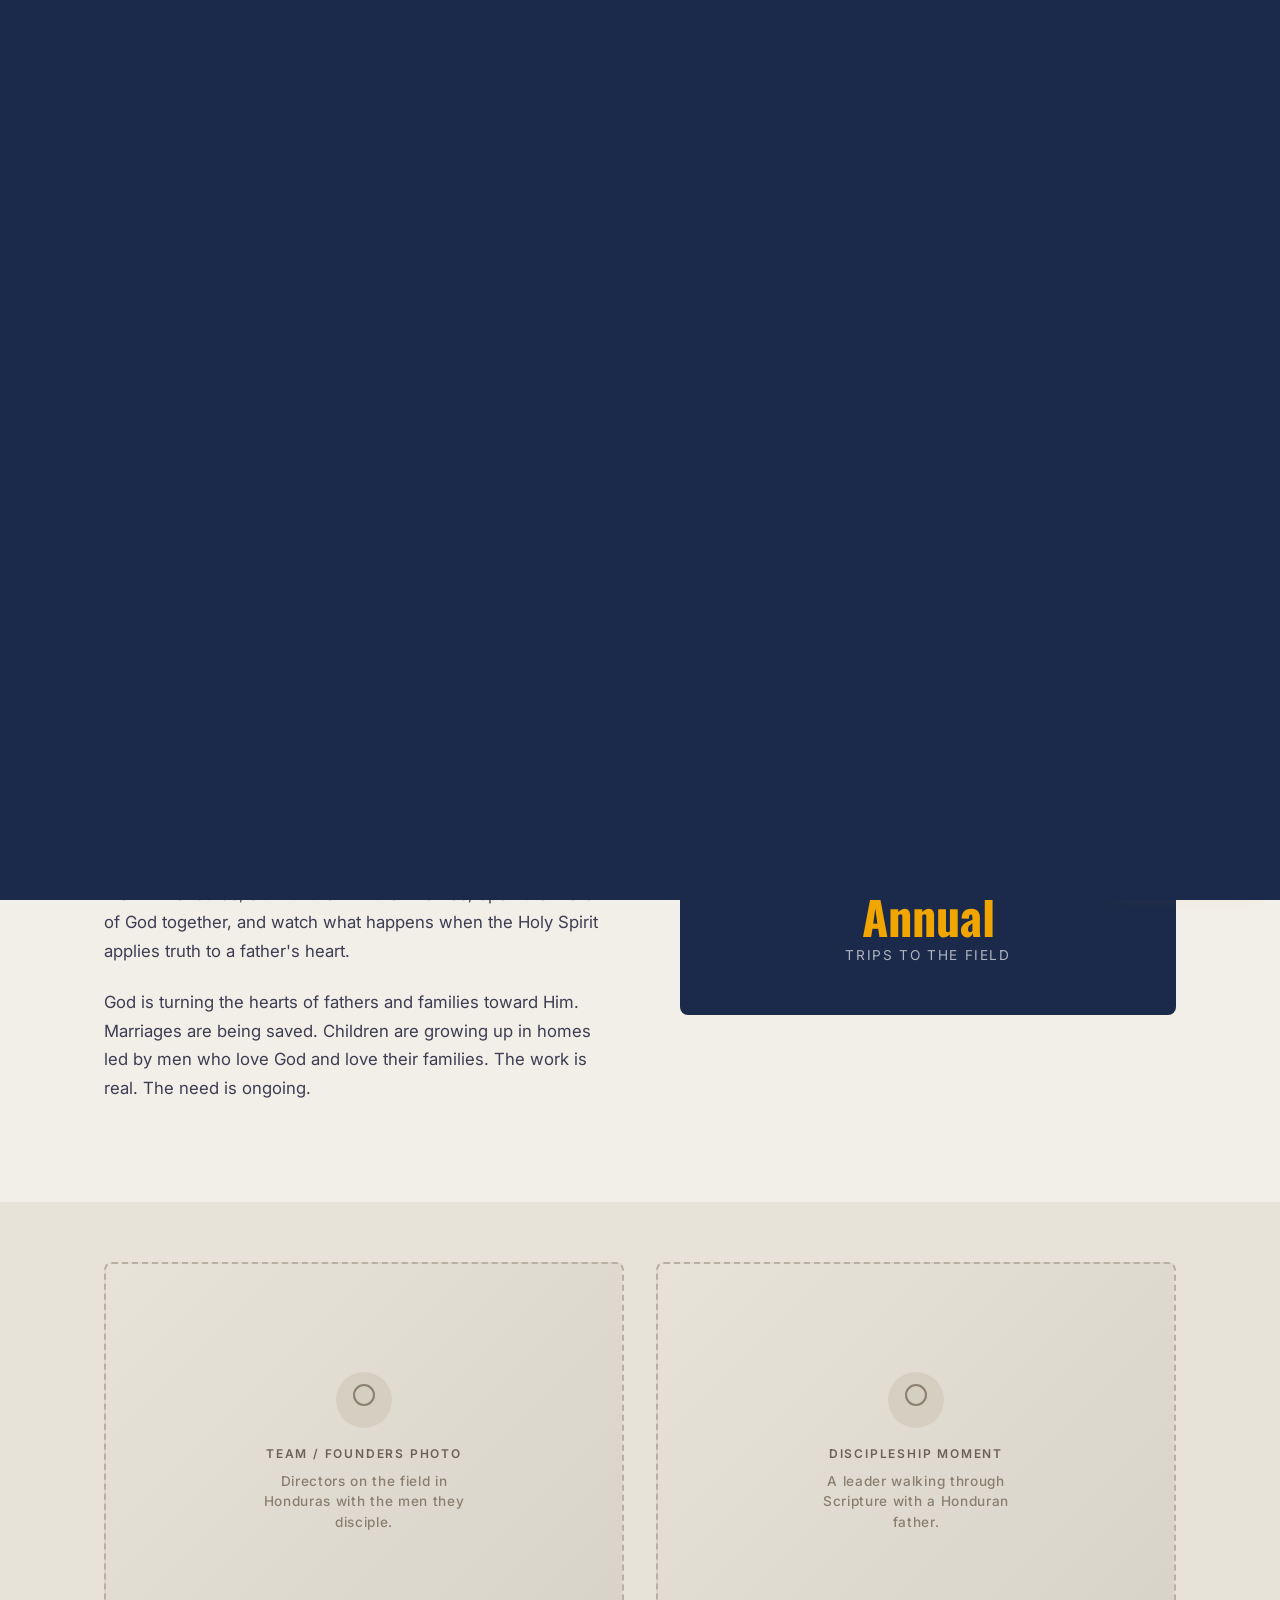
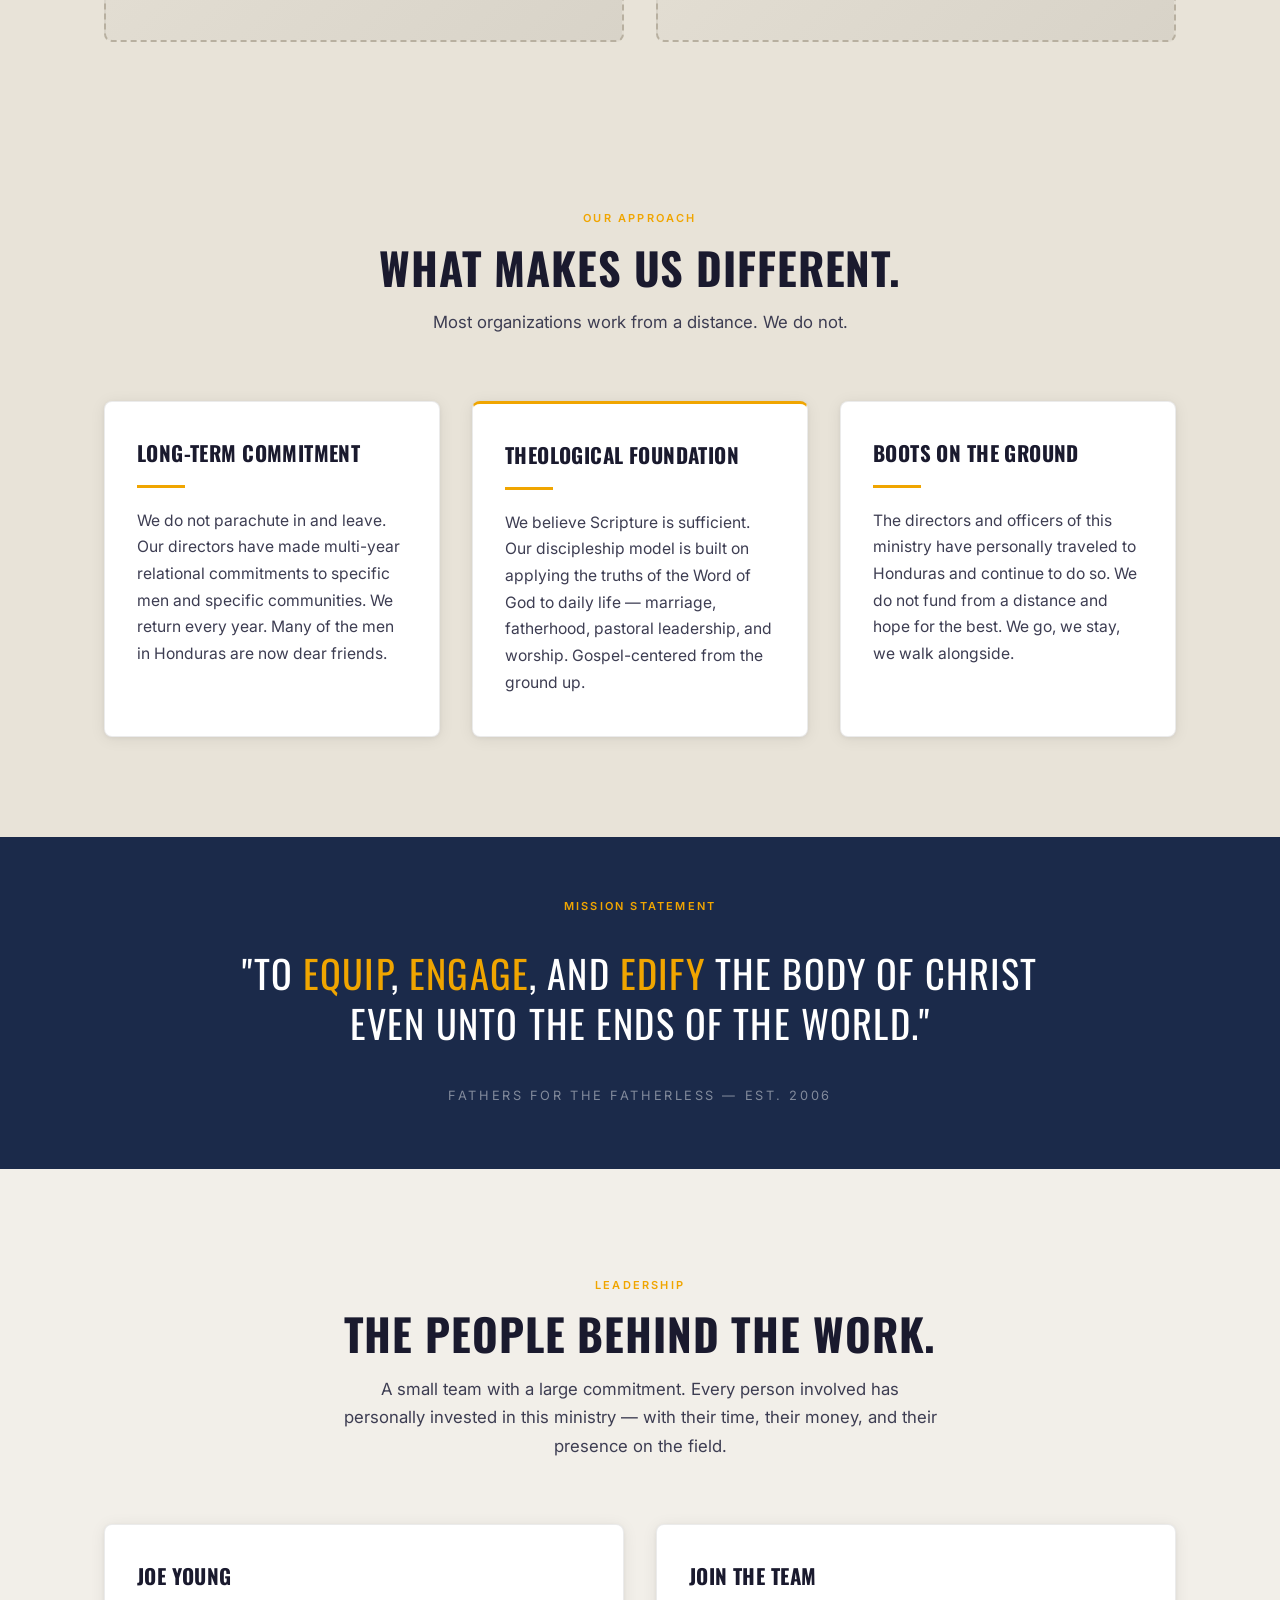
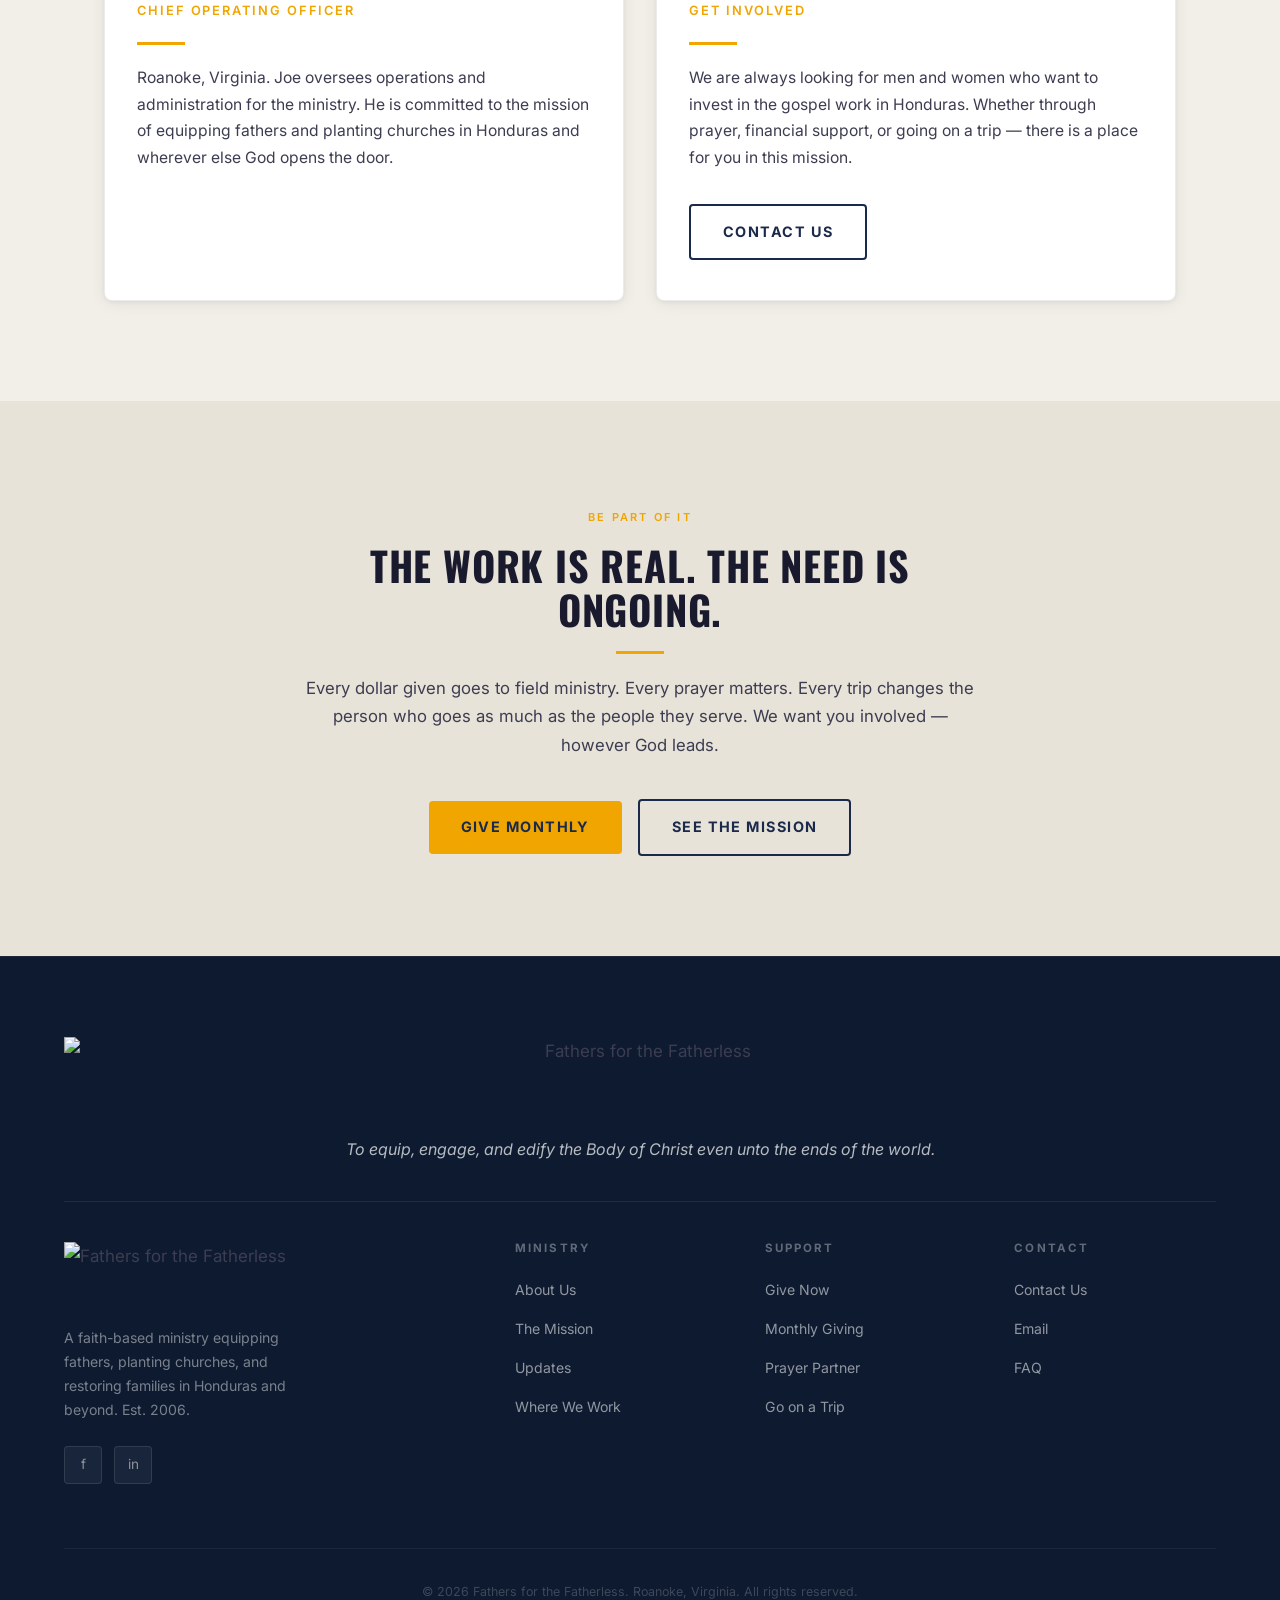
==== about.html @ 05bbc50d "Initial commit: FFTF website source" ====
<!DOCTYPE html>
<html lang="en">
<head>
<script>if(!sessionStorage.getItem("splashPlayed"))document.documentElement.classList.add("splash-active");</script>
  <meta charset="UTF-8">
  <meta name="viewport" content="width=device-width, initial-scale=1.0">
  <title>About | Fathers for the Fatherless</title>
  <meta name="description" content="Learn who we are, how the ministry started, and why Fathers for the Fatherless exists — equipping fathers in Honduras since 2006.">
  <link rel="canonical" href="/about">
  <meta property="og:title" content="About | Fathers for the Fatherless">
  <meta property="og:image" content="/images/logo-dark.png">
  <meta name="robots" content="index, follow">
  <link rel="preconnect" href="https://fonts.googleapis.com">
  <link rel="preconnect" href="https://fonts.gstatic.com" crossorigin>
  <link href="https://fonts.googleapis.com/css2?family=Oswald:wght@400;600;700&family=Inter:wght@300;400;500;600;700&display=swap" rel="stylesheet">
  <link rel="stylesheet" href="/css/styles.css">
</head>
<body>
<div id="splash-screen"></div>

<nav class="navbar scrolled" id="navbar">
  <a href="/" class="nav-logo"><img src="/images/logo-dark.png" alt="Fathers for the Fatherless"><span class="nav-wordmark">Fathers for the Fatherless</span></a>
  <div class="nav-links">
    <a href="/about" class="nav-link">About</a>
    <a href="/mission" class="nav-link">Mission</a>
    <a href="/updates" class="nav-link">Updates</a>
    <a href="/contact" class="nav-link">Contact</a>
    <a href="/give" class="nav-donate">Give Now</a>
  </div>
  <button class="hamburger" id="hamburger" aria-label="Open menu"><span></span><span></span><span></span></button>
</nav>

<div class="mobile-menu" id="mobileMenu">
  <button class="mobile-menu-close" id="mobileMenuClose">&times;</button>
  <a href="/about" class="nav-link" onclick="closeMobileMenu()">About</a>
  <a href="/mission" class="nav-link" onclick="closeMobileMenu()">Mission</a>
  <a href="/updates" class="nav-link" onclick="closeMobileMenu()">Updates</a>
  <a href="/contact" class="nav-link" onclick="closeMobileMenu()">Contact</a>
  <a href="/give" class="btn btn-gold" onclick="closeMobileMenu()">Give Now</a>
</div>

<!-- PAGE HERO — dark -->
<div class="page-hero section-dark">
  <div class="hero-watermark" aria-hidden="true"></div>
  <span class="section-label">Who We Are</span>
  <h1>About Fathers for the Fatherless</h1>
  <p>A faith-based ministry committed to equipping fathers, planting churches, and restoring families in Honduras — since 2006.</p>
</div>

<!-- THE STORY — off-white -->
<section class="section-light section-pad">
  <div class="container">
    <div class="problem-section reveal">
      <div class="problem-text">
        <span class="section-label">The Story</span>
        <h2>Why We Exist.</h2>
        <span class="gold-bar"></span>
        <p>God opened a great door in Honduras. The people there are hungry for the Word of God and the life-changing truths found in it. What started as a burden for fatherless families became a full ministry — boots on the ground, year after year, walking alongside men who had never been shown what it means to lead a family in righteousness.</p>
        <p>We are not a relief organization. We are not a short-term trip company. We are a discipleship ministry. We come alongside men in Honduras, sit with them in their homes, open the Word of God together, and watch what happens when the Holy Spirit applies truth to a father's heart.</p>
        <p>God is turning the hearts of fathers and families toward Him. Marriages are being saved. Children are growing up in homes led by men who love God and love their families. The work is real. The need is ongoing.</p>
      </div>
      <div class="problem-visual">
        <div class="problem-stat">
          <div class="stat-number">2006</div>
          <div class="stat-label">Year Founded</div>
        </div>
        <div class="stat-divider"></div>
        <div class="problem-stat">
          <div class="stat-number">3</div>
          <div class="stat-label">Active Honduras Locations</div>
        </div>
        <div class="stat-divider"></div>
        <div class="problem-stat">
          <div class="stat-number">Annual</div>
          <div class="stat-label">Trips to the Field</div>
        </div>
      </div>
    </div>
  </div>
</section>

<!-- PHOTO STRIP -->
<section class="section-mid" style="padding: 60px 0;">
  <div class="container">
    <div class="grid-2 reveal">
      <div class="img-placeholder tall">
        <span class="ph-label">Team / Founders Photo</span>
        <span class="ph-note">Directors on the field in Honduras with the men they disciple.</span>
      </div>
      <div class="img-placeholder tall">
        <span class="ph-label">Discipleship Moment</span>
        <span class="ph-note">A leader walking through Scripture with a Honduran father.</span>
      </div>
    </div>
  </div>
</section>

<!-- WHAT MAKES US DIFFERENT — mid -->
<section class="section-mid section-pad">
  <div class="container">
    <div class="section-header reveal">
      <span class="section-label">Our Approach</span>
      <h2>What Makes Us Different.</h2>
      <p>Most organizations work from a distance. We do not.</p>
    </div>
    <div class="grid-3">
      <div class="card reveal">
        <h3>Long-Term Commitment</h3>
        <span class="gold-bar"></span>
        <p>We do not parachute in and leave. Our directors have made multi-year relational commitments to specific men and specific communities. We return every year. Many of the men in Honduras are now dear friends.</p>
      </div>
      <div class="card reveal" style="border-top: 3px solid var(--gold);">
        <h3>Theological Foundation</h3>
        <span class="gold-bar"></span>
        <p>We believe Scripture is sufficient. Our discipleship model is built on applying the truths of the Word of God to daily life — marriage, fatherhood, pastoral leadership, and worship. Gospel-centered from the ground up.</p>
      </div>
      <div class="card reveal">
        <h3>Boots on the Ground</h3>
        <span class="gold-bar"></span>
        <p>The directors and officers of this ministry have personally traveled to Honduras and continue to do so. We do not fund from a distance and hope for the best. We go, we stay, we walk alongside.</p>
      </div>
    </div>
  </div>
</section>

<!-- MISSION STATEMENT — dark -->
<section class="section-dark section-pad-sm">
  <div class="container">
    <div class="impact-quote reveal">
      <div class="section-label" style="display:block; text-align:center; margin-bottom: 2rem;">Mission Statement</div>
      <blockquote>"To <em>equip</em>, <em>engage</em>, and <em>edify</em> the Body of Christ even unto the ends of the world."</blockquote>
      <cite>Fathers for the Fatherless &mdash; Est. 2006</cite>
    </div>
  </div>
</section>

<!-- LEADERSHIP — off-white -->
<section class="section-light section-pad">
  <div class="container">
    <div class="section-header reveal">
      <span class="section-label">Leadership</span>
      <h2>The People Behind the Work.</h2>
      <p>A small team with a large commitment. Every person involved has personally invested in this ministry — with their time, their money, and their presence on the field.</p>
    </div>
    <div class="grid-2">
      <div class="card reveal">
        <h3>Joe Young</h3>
        <p style="color: var(--gold); font-size: 0.8rem; text-transform: uppercase; letter-spacing: 0.15em; margin-bottom: 0.75rem; font-weight: 600;">Chief Operating Officer</p>
        <span class="gold-bar"></span>
        <p>Roanoke, Virginia. Joe oversees operations and administration for the ministry. He is committed to the mission of equipping fathers and planting churches in Honduras and wherever else God opens the door.</p>
      </div>
      <div class="card reveal">
        <h3>Join the Team</h3>
        <p style="color: var(--gold); font-size: 0.8rem; text-transform: uppercase; letter-spacing: 0.15em; margin-bottom: 0.75rem; font-weight: 600;">Get Involved</p>
        <span class="gold-bar"></span>
        <p>We are always looking for men and women who want to invest in the gospel work in Honduras. Whether through prayer, financial support, or going on a trip — there is a place for you in this mission.</p>
        <div class="mt-2">
          <a href="/contact" class="btn btn-outline-navy">Contact Us</a>
        </div>
      </div>
    </div>
  </div>
</section>

<!-- CTA — mid -->
<section class="section-mid section-pad">
  <div class="container">
    <div class="partner-cta reveal">
      <span class="section-label">Be Part of It</span>
      <h2>The Work Is Real. The Need Is Ongoing.</h2>
      <span class="gold-bar gold-bar-center"></span>
      <p>Every dollar given goes to field ministry. Every prayer matters. Every trip changes the person who goes as much as the people they serve. We want you involved — however God leads.</p>
      <div class="btn-group btn-group-center">
        <a href="/give" class="btn btn-gold">Give Monthly</a>
        <a href="/mission" class="btn btn-outline-navy">See the Mission</a>
      </div>
    </div>
  </div>
</section>

<!-- FOOTER -->
<footer class="footer">
  <div class="footer-mission-block">
    <img class="footer-mission-logo" src="/images/logo-dark.png" alt="Fathers for the Fatherless">
    <p class="footer-mission-tagline">To equip, engage, and edify the Body of Christ even unto the ends of the world.</p>
  </div>
  <div class="footer-grid">
    <div class="footer-brand">
      <img src="/images/logo-dark.png" alt="Fathers for the Fatherless">
      <p>A faith-based ministry equipping fathers, planting churches, and restoring families in Honduras and beyond. Est. 2006.</p>
      <div class="footer-social">
        <a href="#" aria-label="Facebook">f</a>
        <a href="#" aria-label="Instagram">in</a>
      </div>
    </div>
    <div class="footer-col"><h5>Ministry</h5><ul><li><a href="/about">About Us</a></li><li><a href="/mission">The Mission</a></li><li><a href="/updates">Updates</a></li><li><a href="/#where-we-work">Where We Work</a></li></ul></div>
    <div class="footer-col"><h5>Support</h5><ul><li><a href="/give">Give Now</a></li><li><a href="/give">Monthly Giving</a></li><li><a href="/contact">Prayer Partner</a></li><li><a href="/contact">Go on a Trip</a></li></ul></div>
    <div class="footer-col"><h5>Contact</h5><ul><li><a href="/contact">Contact Us</a></li><li><a href="mailto:fathers4thefatherless@gmail.com">Email</a></li><li><a href="/#faq">FAQ</a></li></ul></div>
  </div>
  <div class="footer-legal">&copy; 2026 Fathers for the Fatherless. Roanoke, Virginia. All rights reserved.</div>
</footer>

<a href="/give" class="sticky-donate">Give Now &rarr;</a>

<script>
  const hamburger = document.getElementById('hamburger');
  const mobileMenu = document.getElementById('mobileMenu');
  document.getElementById('mobileMenuClose').addEventListener('click', () => mobileMenu.classList.remove('open'));
  hamburger.addEventListener('click', () => mobileMenu.classList.add('open'));
  function closeMobileMenu() { mobileMenu.classList.remove('open'); }
  const observer = new IntersectionObserver(entries => entries.forEach(e => { if (e.isIntersecting) { e.target.classList.add('active'); observer.unobserve(e.target); } }), { threshold: 0.1 });
  document.querySelectorAll('.reveal').forEach(el => observer.observe(el));
</script>
<script src="https://unpkg.com/@lottiefiles/lottie-player@latest/dist/lottie-player.js"></script>
<script src="/js/splash.js" defer></script>
</body>
</html>
---- css/styles.css ----
/* ============================================================
   FATHERS FOR THE FATHERLESS — styles.css
   Full StoryBrand rebuild. May 2026.
   Light sections = off-white #F2EFE9. Max 2-3 dark sections per page.
   ============================================================ */

/* --- DESIGN TOKENS --- */
:root {
  /* Brand colors */
  --navy:        #1B2A4A;
  --navy-mid:    #243558;
  --gold:        #F0A500;
  --gold-dark:   #C98900;

  /* Light section backgrounds */
  --bg-light:    #F2EFE9;   /* primary off-white */
  --bg-mid:      #E8E3D8;   /* alternating off-white */
  --bg-card:     #FFFFFF;   /* cards on light bg */

  /* Text */
  --text-dark:   #1A1A2E;   /* headings on light bg */
  --text-body:   #3D3D52;   /* body text on light bg */
  --text-muted:  #6B6B80;   /* secondary text on light */
  --white:       #FFFFFF;
  --off-white:   #F2EFE9;

  /* Dark section text */
  --text-on-dark:       #FFFFFF;
  --text-body-on-dark:  rgba(255,255,255,0.78);
  --text-muted-on-dark: rgba(255,255,255,0.5);

  /* Borders */
  --border-light:  rgba(0,0,0,0.08);
  --border-dark:   rgba(255,255,255,0.08);
  --border-gold:   rgba(240,165,0,0.3);

  --transition: all 0.35s cubic-bezier(0.25, 1, 0.5, 1);
  --radius-sm:  4px;
  --radius-md:  8px;
  --shadow-card: 0 2px 16px rgba(0,0,0,0.07), 0 1px 4px rgba(0,0,0,0.05);
  --shadow-card-hover: 0 8px 32px rgba(0,0,0,0.12), 0 2px 8px rgba(0,0,0,0.07);
}

/* ============================================================
   RESET & BASE
   ============================================================ */
*, *::before, *::after { box-sizing: border-box; margin: 0; padding: 0; }
html { scroll-behavior: smooth; font-size: 16px; overflow-x: hidden; }
body {
  font-family: 'Inter', sans-serif;
  font-size: 17px;
  line-height: 1.7;
  color: var(--text-body);
  background: var(--bg-light);
  overflow-x: hidden;
  -webkit-font-smoothing: antialiased;
}
img, video { max-width: 100%; height: auto; display: block; }
a { text-decoration: none; color: var(--gold); transition: var(--transition); }

/* ============================================================
   TYPOGRAPHY
   ============================================================ */
h1, h2, h3, h4, h5 {
  font-family: 'Oswald', sans-serif;
  font-weight: 700;
  text-transform: uppercase;
  letter-spacing: 0.02em;
  line-height: 1.1;
}

/* Light section headings */
h1, h2, h3, h4 { color: var(--text-dark); }

/* Dark section headings override via parent class */
.section-dark h1,
.section-dark h2,
.section-dark h3,
.section-dark h4 { color: var(--white); }

p { margin-bottom: 1.4rem; }
p:last-child { margin-bottom: 0; }

.section-label {
  display: inline-block;
  font-family: 'Inter', sans-serif;
  font-size: 11px;
  font-weight: 600;
  text-transform: uppercase;
  letter-spacing: 0.2em;
  color: var(--gold);
  margin-bottom: 1rem;
}
.section-dark .section-label { color: var(--gold); }

/* ============================================================
   SECTION SYSTEM — light / dark / mid
   ============================================================ */
.section-light {
  background: var(--bg-light);
  color: var(--text-body);
}
.section-mid {
  background: var(--bg-mid);
  color: var(--text-body);
}
.section-dark {
  background: var(--navy);
  color: var(--text-body-on-dark);
}
.section-dark p { color: var(--text-body-on-dark); }
.section-dark .text-muted { color: var(--text-muted-on-dark); }

.container {
  max-width: 1200px;
  margin: 0 auto;
  padding: 0 5%;
}
.section-pad {
  padding: 100px 0;
}
.section-pad-sm {
  padding: 60px 0;
}
.section-header {
  text-align: center;
  margin-bottom: 4rem;
}
.section-header h2 {
  font-size: clamp(2rem, 4vw, 2.75rem);
  margin-bottom: 1rem;
}
.section-header p {
  max-width: 600px;
  margin: 0 auto;
  font-size: 1.05rem;
}

/* ============================================================
   NAVIGATION
   ============================================================ */
.navbar {
  position: fixed; top: 0; width: 100%; z-index: 1000;
  background: var(--navy);
  padding: 0 5%;
  height: 76px;
  display: flex; align-items: center; justify-content: space-between;
  border-bottom: 1px solid rgba(255,255,255,0.06);
  transition: var(--transition);
}
.navbar.scrolled {
  background: rgba(27,42,74,0.97);
  backdrop-filter: blur(16px);
  box-shadow: 0 4px 24px rgba(0,0,0,0.25);
}
.nav-logo img { height: 60px; width: auto; }
.nav-links {
  display: flex; align-items: center; gap: 2.5rem;
}
.nav-link {
  font-family: 'Inter', sans-serif;
  font-size: 0.82rem; font-weight: 500;
  text-transform: uppercase; letter-spacing: 0.12em;
  color: rgba(255,255,255,0.82);
  transition: var(--transition);
}
.nav-link:hover { color: var(--gold); }
.nav-donate {
  background: var(--gold);
  color: var(--navy) !important;
  font-family: 'Inter', sans-serif;
  font-size: 0.82rem; font-weight: 700;
  text-transform: uppercase; letter-spacing: 0.12em;
  padding: 10px 22px;
  border-radius: var(--radius-sm);
  transition: var(--transition);
}
.nav-donate:hover { background: #FFB820; color: var(--navy) !important; }

/* Hamburger / mobile nav */
.hamburger {
  display: none; flex-direction: column; gap: 5px;
  background: none; border: none; cursor: pointer; padding: 4px;
}
.hamburger span { display: block; width: 24px; height: 2px; background: var(--white); border-radius: 2px; transition: var(--transition); }
.mobile-menu {
  display: none; position: fixed; inset: 0; z-index: 999;
  background: rgba(27,42,74,0.98); backdrop-filter: blur(20px);
  flex-direction: column; align-items: center; justify-content: center; gap: 2rem;
}
.mobile-menu.open { display: flex; }
.mobile-menu .nav-link { font-size: 1.3rem; letter-spacing: 0.15em; color: var(--white); }
.mobile-menu-close { position: absolute; top: 1.5rem; right: 5%; background: none; border: none; color: var(--white); font-size: 2rem; cursor: pointer; }

/* ============================================================
   BUTTONS
   ============================================================ */
.btn {
  display: inline-flex; align-items: center; justify-content: center;
  font-family: 'Inter', sans-serif;
  font-weight: 700; font-size: 0.9rem;
  text-transform: uppercase; letter-spacing: 0.1em;
  padding: 14px 32px;
  border-radius: var(--radius-sm);
  border: none; cursor: pointer;
  transition: var(--transition);
  white-space: nowrap;
}
/* Primary: gold bg, navy text */
.btn-gold {
  background: var(--gold);
  color: var(--navy);
}
.btn-gold:hover { background: #FFB820; color: var(--navy); transform: translateY(-2px); }

/* Outline on dark bg: white border, white text */
.btn-outline-white {
  background: transparent;
  color: var(--white);
  border: 2px solid rgba(255,255,255,0.65);
}
.btn-outline-white:hover { border-color: var(--white); background: rgba(255,255,255,0.08); color: var(--white); }

/* Outline on light bg: navy border, navy text */
.btn-outline-navy {
  background: transparent;
  color: var(--navy);
  border: 2px solid var(--navy);
}
.btn-outline-navy:hover { background: var(--navy); color: var(--white); }

/* Gold outline */
.btn-outline-gold {
  background: transparent;
  color: var(--gold);
  border: 2px solid var(--gold);
}
.btn-outline-gold:hover { background: var(--gold); color: var(--navy); }

.btn-group { display: flex; align-items: center; gap: 16px; flex-wrap: wrap; }
.btn-group-center { justify-content: center; }

/* ============================================================
   HERO
   ============================================================ */
.hero {
  position: relative;
  min-height: 100vh;
  display: flex; align-items: center; justify-content: center;
  text-align: center;
  padding: 100px 5% 60px;
  background: linear-gradient(135deg, #0f1b30 0%, #1B2A4A 50%, #162238 100%);
  background-size: cover; background-position: center;
  overflow: hidden;
}
.hero::before {
  content: '';
  position: absolute; inset: 0;
  background: linear-gradient(to bottom, rgba(15,27,48,0.5) 0%, rgba(15,27,48,0.85) 100%);
  z-index: 1;
}
.hero-content {
  position: relative; z-index: 2;
  max-width: 900px; margin: 0 auto;
}
.hero-badge {
  display: inline-block;
  font-family: 'Inter', sans-serif;
  font-size: 0.75rem; font-weight: 600;
  text-transform: uppercase; letter-spacing: 0.2em;
  color: var(--gold);
  background: rgba(240,165,0,0.1);
  border: 1px solid rgba(240,165,0,0.3);
  padding: 7px 20px;
  border-radius: var(--radius-sm);
  margin-bottom: 2rem;
}
.hero h1 {
  font-size: clamp(3rem, 7vw, 5rem);
  color: var(--white);
  margin-bottom: 1.25rem;
  letter-spacing: 0.03em;
}
.hero h1 .accent { color: var(--gold); }
.hero .hero-sub {
  font-size: clamp(1rem, 2vw, 1.2rem);
  color: rgba(255,255,255,0.78);
  max-width: 600px; margin: 0 auto 2.5rem auto;
  font-family: 'Inter', sans-serif;
  line-height: 1.7;
}

/* ============================================================
   TRUST BAR
   ============================================================ */
.trust-bar {
  background: #111D33;
  border-top: 1px solid rgba(255,255,255,0.06);
  border-bottom: 1px solid rgba(255,255,255,0.06);
  padding: 1rem 5%;
  display: flex; flex-wrap: wrap;
  justify-content: center; align-items: center;
  gap: 2rem;
}
.trust-bar span {
  font-family: 'Inter', sans-serif;
  font-size: 0.78rem; font-weight: 600;
  text-transform: uppercase; letter-spacing: 0.15em;
  color: var(--gold);
  display: flex; align-items: center; gap: 8px;
}
.trust-bar span::before { content: '✦'; font-size: 0.5rem; opacity: 0.6; }
.trust-bar span:first-child::before { display: none; }

/* ============================================================
   PROBLEM SECTION (light bg)
   ============================================================ */
.problem-section {
  display: grid;
  grid-template-columns: 1fr 1fr;
  gap: 5rem;
  align-items: center;
}
.problem-section .problem-text h2 {
  font-size: clamp(2rem, 4vw, 2.75rem);
  margin-bottom: 1.5rem;
  color: var(--text-dark);
}
.problem-section .problem-text p {
  color: var(--text-body);
  font-size: 1.05rem;
}
.problem-visual {
  background: var(--navy);
  border-radius: var(--radius-md);
  padding: 3rem 2.5rem;
  text-align: center;
}
.problem-stat {
  margin-bottom: 2rem;
}
.problem-stat:last-child { margin-bottom: 0; }
.stat-number {
  font-family: 'Oswald', sans-serif;
  font-size: 3rem; font-weight: 700;
  color: var(--gold);
  line-height: 1;
  margin-bottom: 0.25rem;
}
.stat-label {
  font-family: 'Inter', sans-serif;
  font-size: 0.85rem;
  color: rgba(255,255,255,0.65);
  text-transform: uppercase;
  letter-spacing: 0.12em;
}
.stat-divider {
  width: 40px; height: 1px;
  background: rgba(240,165,0,0.3);
  margin: 1.5rem auto;
}

/* ============================================================
   PILLARS / CARDS (on off-white bg)
   ============================================================ */
.grid-3 {
  display: grid;
  grid-template-columns: repeat(auto-fit, minmax(300px, 1fr));
  gap: 2rem;
}
.grid-4 {
  display: grid;
  grid-template-columns: repeat(auto-fit, minmax(240px, 1fr));
  gap: 1.5rem;
}
.grid-2 {
  display: grid;
  grid-template-columns: repeat(auto-fit, minmax(320px, 1fr));
  gap: 2rem;
}

/* Card on light/mid bg */
.card {
  background: var(--bg-card);
  border: 1px solid var(--border-light);
  border-radius: var(--radius-md);
  padding: 2.5rem 2rem;
  transition: var(--transition);
  box-shadow: var(--shadow-card);
}
.card:hover {
  transform: translateY(-4px);
  box-shadow: var(--shadow-card-hover);
}
.card h3 {
  font-size: 1.3rem;
  margin-bottom: 0.75rem;
  color: var(--text-dark);
}
.card p { color: var(--text-body); font-size: 0.98rem; }

/* Pillar number */
.pillar-num {
  font-family: 'Oswald', sans-serif;
  font-size: 2.5rem; font-weight: 700;
  color: rgba(240,165,0,0.2);
  line-height: 1;
  margin-bottom: 0.5rem;
}
/* Pillar icon dot */
.pillar-dot {
  width: 48px; height: 48px;
  border-radius: var(--radius-sm);
  background: rgba(240,165,0,0.1);
  border: 1px solid rgba(240,165,0,0.25);
  display: flex; align-items: center; justify-content: center;
  margin-bottom: 1.25rem;
  font-size: 1.3rem;
}

/* Card on dark bg */
.card-dark {
  background: rgba(255,255,255,0.05);
  border: 1px solid rgba(255,255,255,0.08);
  border-radius: var(--radius-md);
  padding: 2.5rem 2rem;
  transition: var(--transition);
}
.card-dark:hover { border-color: rgba(240,165,0,0.3); transform: translateY(-4px); }
.card-dark h3 { color: var(--white); font-size: 1.3rem; margin-bottom: 0.75rem; }
.card-dark p { color: rgba(255,255,255,0.72); font-size: 0.98rem; }

/* ============================================================
   IMPACT QUOTE (dark section)
   ============================================================ */
.impact-quote {
  text-align: center;
  max-width: 800px;
  margin: 0 auto;
}
.impact-quote blockquote {
  font-family: 'Oswald', sans-serif;
  font-size: clamp(1.6rem, 3.5vw, 2.4rem);
  font-weight: 400;
  text-transform: uppercase;
  letter-spacing: 0.03em;
  color: var(--white);
  line-height: 1.3;
  margin-bottom: 2rem;
}
.impact-quote blockquote em {
  font-style: normal;
  color: var(--gold);
}
.impact-quote cite {
  font-family: 'Inter', sans-serif;
  font-size: 0.8rem;
  color: rgba(255,255,255,0.45);
  text-transform: uppercase;
  letter-spacing: 0.2em;
  font-style: normal;
}

/* ============================================================
   TESTIMONIALS (light bg)
   ============================================================ */
.testimonial-card {
  background: var(--bg-card);
  border: 1px solid var(--border-light);
  border-radius: var(--radius-md);
  padding: 2rem 1.75rem;
  box-shadow: var(--shadow-card);
  transition: var(--transition);
}
.testimonial-card:hover { box-shadow: var(--shadow-card-hover); transform: translateY(-3px); }
.t-stars { color: var(--gold); font-size: 0.9rem; letter-spacing: 2px; margin-bottom: 1rem; }
.t-quote {
  font-size: 0.97rem;
  color: var(--text-body);
  font-style: italic;
  line-height: 1.7;
  margin-bottom: 1.25rem;
}
.t-author {
  font-family: 'Inter', sans-serif;
  font-size: 0.8rem; font-weight: 700;
  text-transform: uppercase; letter-spacing: 0.12em;
  color: var(--gold);
  margin-bottom: 0.2rem;
}
.t-location {
  font-family: 'Inter', sans-serif;
  font-size: 0.78rem;
  color: var(--text-muted);
}

/* ============================================================
   WHERE WE WORK (mid bg)
   ============================================================ */
.reach-card {
  background: var(--bg-card);
  border: 1px solid var(--border-light);
  border-radius: var(--radius-md);
  padding: 2rem 1.75rem;
  box-shadow: var(--shadow-card);
  transition: var(--transition);
}
.reach-card:hover { box-shadow: var(--shadow-card-hover); transform: translateY(-3px); }
.reach-flag { font-size: 2.2rem; margin-bottom: 1rem; }
.reach-card h4 {
  font-size: 1.1rem;
  color: var(--text-dark);
  margin-bottom: 0.4rem;
}
.reach-card .reach-tag {
  display: inline-block;
  font-family: 'Inter', sans-serif;
  font-size: 0.7rem; font-weight: 700;
  text-transform: uppercase; letter-spacing: 0.15em;
  color: var(--gold);
  background: rgba(240,165,0,0.1);
  border: 1px solid rgba(240,165,0,0.2);
  padding: 3px 10px;
  border-radius: var(--radius-sm);
  margin-bottom: 0.75rem;
}
.reach-card p { color: var(--text-muted); font-size: 0.9rem; }

/* ============================================================
   GIVING / DONATION (dark section)
   ============================================================ */
.giving-grid {
  display: grid;
  grid-template-columns: repeat(auto-fit, minmax(220px, 1fr));
  gap: 1.5rem;
  margin-bottom: 3rem;
}
.giving-card {
  background: rgba(255,255,255,0.05);
  border: 1px solid rgba(255,255,255,0.1);
  border-radius: var(--radius-md);
  padding: 2rem 1.5rem;
  text-align: center;
  transition: var(--transition);
}
.giving-card:hover { border-color: rgba(240,165,0,0.4); transform: translateY(-3px); }
.giving-card.featured {
  border-color: rgba(240,165,0,0.45);
  background: rgba(240,165,0,0.06);
}
.giving-amount {
  font-family: 'Oswald', sans-serif;
  font-size: 2.75rem; font-weight: 700;
  color: var(--gold);
  line-height: 1;
  margin-bottom: 0.2rem;
}
.giving-period {
  font-family: 'Inter', sans-serif;
  font-size: 0.75rem; font-weight: 600;
  text-transform: uppercase; letter-spacing: 0.15em;
  color: rgba(255,255,255,0.4);
  margin-bottom: 1rem;
}
.giving-impact {
  font-family: 'Inter', sans-serif;
  font-size: 0.9rem;
  color: rgba(255,255,255,0.7);
  line-height: 1.55;
}

/* ============================================================
   PARTNER CTA (light section)
   ============================================================ */
.partner-cta {
  text-align: center;
  max-width: 680px;
  margin: 0 auto;
}
.partner-cta h2 {
  font-size: clamp(1.8rem, 3.5vw, 2.5rem);
  margin-bottom: 1.25rem;
  color: var(--text-dark);
}
.partner-cta p {
  color: var(--text-body);
  font-size: 1.05rem;
  margin-bottom: 2.5rem;
}

/* ============================================================
   FAQ ACCORDION (mid bg)
   ============================================================ */
.faq-list { max-width: 760px; margin: 0 auto; }
.faq-item { border-bottom: 1px solid var(--border-light); }
.faq-item:first-child { border-top: 1px solid var(--border-light); }
.faq-question {
  width: 100%; background: none; border: none;
  font-family: 'Oswald', sans-serif;
  font-size: 1.05rem; font-weight: 600;
  text-transform: uppercase; letter-spacing: 0.03em;
  color: var(--text-dark);
  padding: 1.5rem 0;
  display: flex; justify-content: space-between; align-items: center;
  gap: 1rem; text-align: left; cursor: pointer;
  transition: var(--transition);
}
.faq-question:hover { color: var(--navy); }
.faq-icon {
  color: var(--gold);
  font-size: 1.3rem; flex-shrink: 0;
  transition: transform 0.3s ease;
}
.faq-item.open .faq-icon { transform: rotate(45deg); }
.faq-answer { max-height: 0; overflow: hidden; transition: max-height 0.4s cubic-bezier(0.25, 1, 0.5, 1); }
.faq-item.open .faq-answer { max-height: 500px; }
.faq-answer p { color: var(--text-body); font-size: 0.97rem; padding-bottom: 1.5rem; margin-bottom: 0; }

/* ============================================================
   FOOTER (dark)
   ============================================================ */
.footer {
  background: #0D1A30;
  padding: 80px 5% 2rem;
  border-top: 1px solid rgba(255,255,255,0.06);
}
.footer-grid {
  display: grid;
  grid-template-columns: 2fr 1fr 1fr 1fr;
  gap: 3rem;
  max-width: 1200px; margin: 0 auto 4rem auto;
}
.footer-brand img { height: 64px; width: auto; margin-bottom: 1.25rem; }
.footer-brand p {
  font-size: 0.88rem;
  color: rgba(255,255,255,0.45);
  line-height: 1.7;
  max-width: 260px;
  margin-bottom: 1.5rem;
}
.footer-social { display: flex; gap: 0.75rem; }
.footer-social a {
  width: 38px; height: 38px;
  border-radius: var(--radius-sm);
  background: rgba(255,255,255,0.05);
  border: 1px solid rgba(255,255,255,0.1);
  display: flex; align-items: center; justify-content: center;
  color: rgba(255,255,255,0.5); font-size: 0.85rem;
  transition: var(--transition);
}
.footer-social a:hover { border-color: var(--gold); color: var(--gold); }
.footer-col h5 {
  font-family: 'Inter', sans-serif;
  font-size: 0.72rem; font-weight: 700;
  text-transform: uppercase; letter-spacing: 0.18em;
  color: rgba(255,255,255,0.35);
  margin-bottom: 1.25rem;
}
.footer-col ul { list-style: none; }
.footer-col ul li { margin-bottom: 0.65rem; }
.footer-col ul li a {
  font-family: 'Inter', sans-serif;
  font-size: 0.88rem;
  color: rgba(255,255,255,0.55);
  transition: var(--transition);
}
.footer-col ul li a:hover { color: var(--gold); }
.footer-legal {
  max-width: 1200px; margin: 0 auto;
  padding-top: 2rem;
  border-top: 1px solid rgba(255,255,255,0.06);
  text-align: center;
  font-family: 'Inter', sans-serif;
  font-size: 0.78rem;
  color: rgba(255,255,255,0.2);
}

/* ============================================================
   STICKY GIVE BUTTON
   ============================================================ */
.sticky-donate {
  position: fixed; bottom: 24px; right: 24px; z-index: 998;
  background: var(--gold);
  color: var(--navy);
  font-family: 'Inter', sans-serif;
  font-weight: 800; font-size: 0.85rem;
  text-transform: uppercase; letter-spacing: 0.08em;
  padding: 13px 22px;
  border-radius: var(--radius-sm);
  box-shadow: 0 8px 24px rgba(240,165,0,0.4), 0 2px 8px rgba(0,0,0,0.3);
  display: inline-flex; align-items: center; gap: 6px;
  transition: transform 0.2s;
  text-decoration: none;
}
.sticky-donate:hover { transform: translateY(-2px); color: var(--navy); }

/* ============================================================
   INNER PAGE HERO
   ============================================================ */
.page-hero {
  padding: 130px 5% 80px;
  background: var(--navy);
  text-align: center;
  border-bottom: 3px solid var(--gold);
}
.page-hero h1 {
  font-size: clamp(2.25rem, 5vw, 3.5rem);
  color: var(--white);
  margin-bottom: 1rem;
}
.page-hero p {
  max-width: 600px; margin: 0 auto;
  font-size: 1.1rem;
  color: rgba(255,255,255,0.72);
}

/* ============================================================
   CONTACT FORM
   ============================================================ */
.form-group { margin-bottom: 1.5rem; }
.form-group label {
  display: block;
  font-family: 'Inter', sans-serif;
  font-size: 0.78rem; font-weight: 700;
  text-transform: uppercase; letter-spacing: 0.12em;
  color: var(--text-dark);
  margin-bottom: 0.5rem;
}
.form-group input,
.form-group textarea,
.form-group select {
  width: 100%;
  background: var(--bg-card);
  border: 1px solid var(--border-light);
  border-radius: var(--radius-sm);
  color: var(--text-dark);
  font-family: 'Inter', sans-serif;
  font-size: 1rem;
  padding: 13px 16px;
  transition: var(--transition);
  outline: none;
}
.form-group input:focus,
.form-group textarea:focus { border-color: var(--gold); box-shadow: 0 0 0 3px rgba(240,165,0,0.12); }
.form-group textarea { resize: vertical; min-height: 140px; }
.form-group input::placeholder,
.form-group textarea::placeholder { color: var(--text-muted); }
.form-checkbox { display: flex; align-items: flex-start; gap: 10px; cursor: pointer; }
.form-checkbox input[type="checkbox"] { width: auto; margin-top: 4px; accent-color: var(--gold); }
.form-checkbox span { font-size: 0.95rem; color: var(--text-body); }
.form-success {
  display: none; text-align: center; padding: 2rem;
  background: rgba(240,165,0,0.08);
  border: 1px solid rgba(240,165,0,0.3);
  border-radius: var(--radius-md);
}
.form-success h3 { color: var(--gold); margin-bottom: 0.5rem; font-size: 1.4rem; }
.form-success p { color: var(--text-body); margin-bottom: 0; }

/* ============================================================
   UPDATES / BLOG
   ============================================================ */
.updates-grid {
  display: grid;
  grid-template-columns: repeat(auto-fit, minmax(320px, 1fr));
  gap: 2rem;
}
.update-card {
  background: var(--bg-card);
  border: 1px solid var(--border-light);
  border-radius: var(--radius-md);
  padding: 2rem;
  box-shadow: var(--shadow-card);
  transition: var(--transition);
}
.update-card:hover { box-shadow: var(--shadow-card-hover); transform: translateY(-3px); }
.update-date {
  font-family: 'Inter', sans-serif;
  font-size: 0.72rem; font-weight: 700;
  text-transform: uppercase; letter-spacing: 0.18em;
  color: var(--gold);
  margin-bottom: 0.75rem;
}
.update-card h3 {
  font-size: 1.25rem;
  color: var(--text-dark);
  margin-bottom: 0.6rem;
}
.update-card p { color: var(--text-body); font-size: 0.95rem; margin-bottom: 1.25rem; }
.read-more {
  font-family: 'Inter', sans-serif;
  font-size: 0.82rem; font-weight: 700;
  text-transform: uppercase; letter-spacing: 0.12em;
  color: var(--navy);
  display: inline-flex; align-items: center; gap: 5px;
  transition: var(--transition);
}
.read-more:hover { gap: 9px; color: var(--gold); }

/* ============================================================
   GIVING PAGE (give.html specific)
   ============================================================ */
.give-layout {
  display: grid;
  grid-template-columns: 1fr 1fr;
  gap: 5rem;
  align-items: start;
}
.give-tiers { margin-top: 2rem; }
.give-tier {
  display: flex; align-items: center; gap: 1.25rem;
  padding: 1.25rem 1.5rem;
  background: var(--bg-card);
  border: 1px solid var(--border-light);
  border-radius: var(--radius-md);
  margin-bottom: 1rem;
  box-shadow: var(--shadow-card);
  transition: var(--transition);
}
.give-tier:hover { border-color: rgba(240,165,0,0.3); box-shadow: var(--shadow-card-hover); }
.give-tier .tier-amount {
  font-family: 'Oswald', sans-serif;
  font-size: 1.8rem; font-weight: 700;
  color: var(--gold);
  min-width: 90px;
  line-height: 1;
}
.give-tier .tier-impact {
  font-family: 'Inter', sans-serif;
  font-size: 0.92rem;
  color: var(--text-body);
  line-height: 1.5;
}

/* Updates page */
.update-meta-row {
  display: flex;
  align-items: center;
  gap: 0.75rem;
  margin-bottom: 1rem;
}
.update-year {
  font-size: 0.75rem;
  font-weight: 600;
  color: var(--gold);
  text-transform: uppercase;
  letter-spacing: 0.15em;
}
.update-tag-inline {
  font-size: 0.72rem;
  font-weight: 600;
  background: rgba(240,165,0,0.12);
  color: var(--gold);
  border: 1px solid rgba(240,165,0,0.25);
  border-radius: 20px;
  padding: 2px 10px;
  text-transform: uppercase;
  letter-spacing: 0.1em;
}

/* ============================================================
   IMAGE PLACEHOLDERS — replace with real photos later
   ============================================================ */
.img-placeholder {
  background: linear-gradient(135deg, #E8E3D8 0%, #D8D3C8 100%);
  border: 2px dashed #B8B0A0;
  border-radius: var(--radius-md);
  display: flex;
  flex-direction: column;
  align-items: center;
  justify-content: center;
  color: #8A7F6F;
  font-family: 'Inter', sans-serif;
  font-size: 0.85rem;
  font-weight: 500;
  letter-spacing: 0.05em;
  text-align: center;
  padding: 2rem 1.5rem;
  min-height: 280px;
  width: 100%;
  position: relative;
  overflow: hidden;
}
.img-placeholder::before {
  content: '';
  display: block;
  width: 56px;
  height: 56px;
  margin-bottom: 1rem;
  background: rgba(184, 176, 160, 0.3);
  border-radius: 50%;
  position: relative;
}
.img-placeholder::after {
  content: '';
  position: absolute;
  width: 22px;
  height: 22px;
  border: 2.5px solid #8A7F6F;
  border-radius: 50%;
  top: calc(50% - 60px);
  margin-top: -8px;
}
.img-placeholder span.ph-label {
  font-size: 0.75rem;
  text-transform: uppercase;
  letter-spacing: 0.15em;
  color: #6B6358;
  margin-bottom: 0.4rem;
  font-weight: 600;
}
.img-placeholder span.ph-note {
  font-size: 0.85rem;
  color: #8A7F6F;
  max-width: 220px;
  line-height: 1.5;
}
.img-placeholder.dark {
  background: linear-gradient(135deg, #243558 0%, #1B2A4A 100%);
  border-color: rgba(255,255,255,0.18);
  color: rgba(255,255,255,0.55);
}
.img-placeholder.dark span.ph-label { color: var(--gold); }
.img-placeholder.dark span.ph-note { color: rgba(255,255,255,0.55); }
.img-placeholder.dark::after { border-color: rgba(255,255,255,0.5); }
.img-placeholder.dark::before { background: rgba(255,255,255,0.08); }
.img-placeholder.tall { min-height: 380px; }
.img-placeholder.short { min-height: 180px; }
.img-placeholder.hero {
  min-height: 360px;
  border-radius: var(--radius-md);
}

/* ============================================================
   ANIMATIONS
   ============================================================ */
.reveal {
  opacity: 0;
  transform: translateY(30px);
  transition: opacity 0.8s cubic-bezier(0.25, 1, 0.5, 1), transform 0.8s cubic-bezier(0.25, 1, 0.5, 1);
}
.reveal.active { opacity: 1; transform: translateY(0); }

/* ============================================================
   DIVIDERS
   ============================================================ */
.gold-bar {
  display: block;
  width: 48px; height: 3px;
  background: var(--gold);
  margin: 1.25rem 0;
}
.gold-bar-center { margin: 1.25rem auto; }

/* ============================================================
   UTILITY
   ============================================================ */
.text-gold { color: var(--gold); }
.text-navy { color: var(--navy); }
.text-center { text-align: center; }
.text-muted { color: var(--text-muted); }
.mt-1 { margin-top: 1rem; }
.mt-2 { margin-top: 2rem; }
.mb-0 { margin-bottom: 0; }

/* ============================================================
   MOBILE
   ============================================================ */
@media (max-width: 768px) {
  .navbar { height: 68px; }
  .nav-links { display: none; }
  .hamburger { display: flex; }
  .nav-logo img { height: 52px; }

  .hero { min-height: 90vh; padding: 90px 5% 60px; }
  .hero h1 { font-size: 2.6rem; }
  .btn-group { flex-direction: column; align-items: center; }
  .btn { width: 100%; max-width: 320px; justify-content: center; }

  .section-pad { padding: 60px 0; }
  .section-pad-sm { padding: 40px 0; }
  .section-header { margin-bottom: 2.5rem; }
  .section-header h2 { font-size: 1.75rem; }

  .problem-section { grid-template-columns: 1fr; gap: 2.5rem; }
  .give-layout { grid-template-columns: 1fr; gap: 2.5rem; }
  .footer-grid { grid-template-columns: 1fr; gap: 2rem; }
  .footer-brand p { max-width: 100%; }

  .grid-3, .grid-4 { grid-template-columns: 1fr; }
  .giving-grid { grid-template-columns: 1fr 1fr; }

  .trust-bar { gap: 1rem; padding: 0.75rem 5%; }
  .trust-bar span { font-size: 0.68rem; }

  .sticky-donate { bottom: 80px; right: 14px; }

  /* Mobile sticky bar */
  .mob-sticky-bar {
    display: flex;
    position: fixed; bottom: 0; left: 0; right: 0; z-index: 9999;
    gap: 8px;
    padding: 8px 12px calc(8px + env(safe-area-inset-bottom));
    background: rgba(13,26,48,0.97);
    border-top: 1px solid rgba(255,255,255,0.08);
    box-shadow: 0 -4px 20px rgba(0,0,0,0.4);
    transform: translateY(110%);
    transition: transform 0.35s cubic-bezier(0.16, 1, 0.3, 1);
  }
  body.scrolled-past-hero .mob-sticky-bar { transform: translateY(0); }
  .mob-sticky-learn, .mob-sticky-give {
    flex: 1; display: flex; align-items: center; justify-content: center;
    font-family: 'Inter', sans-serif;
    font-weight: 800; font-size: 0.78rem;
    letter-spacing: 0.08em; text-transform: uppercase;
    padding: 13px 8px; border-radius: var(--radius-sm);
    text-decoration: none; text-align: center;
  }
  .mob-sticky-learn { background: rgba(255,255,255,0.07); border: 1px solid rgba(255,255,255,0.15); color: #fff; }
  .mob-sticky-give { background: var(--gold); color: var(--navy); }
  body { padding-bottom: 72px; }
  .sticky-donate { display: none !important; }
}

/* ============================================================
   SPLASH ANIMATION — full-screen intro, plays once per session
   ============================================================ */
#splash-screen {
  position: fixed;
  top: 0; left: 0;
  width: 100vw; height: 100vh;
  background: #1B2A4A;
  z-index: 9999;
  display: flex;
  align-items: center;
  justify-content: center;
  overflow: hidden;
}
/* Splash stage — wraps SVG frame + Lottie player so they stack at same center */
#splash-screen .splash-stage {
  position: relative;
  width: 260px;
  height: 260px;
  display: flex;
  align-items: center;
  justify-content: center;
}
#splash-screen .fftf-logo,
#splash-screen .fftf-lottie {
  position: absolute;
  top: 0; left: 0;
  width: 100%; height: 100%;
  display: block;
}
#splash-screen .fftf-logo {
  transform-origin: center center;
  will-change: transform, filter;
  z-index: 2;
  pointer-events: none;
}
/* Lottie sits underneath the gold ring/cross outline but on top of where mountain
   silhouette will fade in. Lottie should contain the figures only. */
#splash-screen .fftf-lottie {
  z-index: 1;
}
@media (max-width: 768px) {
  #splash-screen .splash-stage { width: 200px; height: 200px; }
}

/* Glow pulse on assembled logo */
#splash-screen .fftf-logo.glow {
  animation: fftf-glow 0.4s ease-in-out forwards;
}
@keyframes fftf-glow {
  0%   { filter: drop-shadow(0 0 0px #F0A500); }
  50%  { filter: drop-shadow(0 0 16px #F0A500); }
  100% { filter: drop-shadow(0 0 4px #F0A500); }
}

/* ============================================================
   HERO WATERMARK + INITIAL VISIBILITY GATES
   ============================================================ */
.hero, .page-hero {
  position: relative;
  overflow: hidden;
}
.hero-watermark {
  position: absolute;
  right: -120px;
  top: 50%;
  transform: translateY(-50%);
  width: 550px;
  height: 550px;
  opacity: 0.06;
  pointer-events: none;
  z-index: 0;
}
.hero-watermark svg { width: 100%; height: 100%; }
.hero > *:not(.hero-watermark),
.page-hero > *:not(.hero-watermark) {
  position: relative;
  z-index: 1;
}
@media (max-width: 768px) {
  .hero-watermark { width: 300px; height: 300px; right: -80px; }
}

/* Hero crossfade gate — only opacity 0 if splash will play this session */
html.splash-active .hero,
html.splash-active .page-hero {
  opacity: 0;
}
html.splash-revealed .hero,
html.splash-revealed .page-hero {
  opacity: 1;
  transition: opacity 0.6s ease-in;
}

/* ============================================================
   MISSION-FOCUSED REDESIGN PASS — May 2026
   ============================================================ */

/* --- NAV WORDMARK --- */
.navbar { height: 110px; }
.nav-logo {
  display: flex;
  flex-direction: column;
  align-items: flex-start;
  gap: 4px;
  text-decoration: none;
}
.nav-logo img { height: 90px; width: auto; }
.nav-logo .nav-wordmark {
  font-family: 'Oswald', sans-serif;
  font-size: 9px;
  font-weight: 600;
  letter-spacing: 0.25em;
  color: rgba(255,255,255,0.85);
  text-transform: uppercase;
  white-space: nowrap;
  margin-top: -2px;
}
@media (max-width: 768px) {
  .navbar { height: 88px; }
  .nav-logo img { height: 64px; }
  .nav-logo .nav-wordmark { font-size: 8px; letter-spacing: 0.18em; }
}

/* --- HERO CENTERED WATERMARK --- */
.hero-bg-mark {
  position: absolute;
  top: 50%;
  left: 50%;
  transform: translate(-50%, -50%);
  width: 480px;
  height: 480px;
  opacity: 0.07;
  pointer-events: none;
  z-index: 0;
}
.hero-bg-mark svg { width: 100%; height: 100%; }
@media (max-width: 768px) {
  .hero-bg-mark { width: 320px; height: 320px; }
}

/* --- HERO RADIAL GRADIENT OVERLAY --- */
.hero-radial {
  position: absolute;
  inset: 0;
  background: radial-gradient(ellipse at center, rgba(27,42,74,0.4) 0%, rgba(27,42,74,0.95) 100%);
  pointer-events: none;
  z-index: 1;
}
.hero .hero-content { z-index: 2; }

/* --- HERO ITALIC TAGLINE (replaces trust bar) --- */
.hero-tagline-italic {
  display: block;
  font-family: 'Inter', serif;
  font-style: italic;
  font-size: 0.92rem;
  letter-spacing: 0.04em;
  color: var(--gold);
  margin-top: 1.75rem;
  text-align: center;
  opacity: 0.95;
}

/* --- STATS — field report feel, no card --- */
.field-stats-section {
  background: #F5F0E8;
}
.field-stats-rule {
  display: block;
  width: 40px;
  height: 2px;
  background: var(--gold);
  margin: 0 auto 1.5rem;
}
.field-stats-grid {
  display: grid;
  grid-template-columns: repeat(3, 1fr);
  gap: 3rem;
  max-width: 960px;
  margin: 3.5rem auto 0;
  text-align: center;
}
.field-stat-num {
  font-family: 'Oswald', sans-serif;
  font-size: clamp(2.75rem, 6vw, 4.25rem);
  font-weight: 700;
  color: var(--navy);
  line-height: 1;
  margin-bottom: 0.5rem;
}
.field-stat-desc {
  font-family: 'Inter', serif;
  font-style: italic;
  font-size: 1rem;
  color: var(--text-body);
  max-width: 240px;
  margin: 0 auto;
  line-height: 1.55;
}
@media (max-width: 768px) {
  .field-stats-grid { grid-template-columns: 1fr; gap: 2.5rem; }
}

/* --- PILLARS — cross icon, bottom border, watermark --- */
.pillar-card-v2 {
  background: var(--bg-card);
  padding: 2.5rem 2rem;
  border-radius: 0;
  border-bottom: 3px solid var(--gold);
  box-shadow: var(--shadow-card);
  text-align: center;
  position: relative;
}
.pillar-cross-icon {
  display: block;
  width: 24px;
  height: 24px;
  margin: 0 auto 1.25rem;
}
.pillar-card-v2 h3 {
  font-size: 1.5rem;
  margin-bottom: 1rem;
  letter-spacing: 0.05em;
}
.pillar-card-v2 p {
  font-size: 0.95rem;
  color: var(--text-body);
  text-align: left;
}
.pillars-watermark {
  position: absolute;
  right: -100px;
  top: 50%;
  transform: translateY(-50%);
  width: 400px;
  height: 400px;
  opacity: 0.04;
  pointer-events: none;
  z-index: 0;
}
.pillars-watermark svg { width: 100%; height: 100%; }
.section-mid#pillars { position: relative; overflow: hidden; }
.section-mid#pillars > .container { position: relative; z-index: 1; }

/* --- TESTIMONIALS — dark navy, gold left border, no stars, italic attribution --- */
.testimonials-dark {
  background: var(--navy);
  color: var(--text-on-dark);
}
.testimonials-dark h2,
.testimonials-dark h3,
.testimonials-dark p { color: var(--white); }
.t-card-v2 {
  background: rgba(255,255,255,0.04);
  border: 1px solid rgba(255,255,255,0.08);
  border-left: 4px solid var(--gold);
  padding: 2.25rem 2rem;
  border-radius: 0;
}
.t-card-v2 .t-quote {
  font-family: 'Inter', serif;
  font-size: 1.05rem;
  line-height: 1.7;
  color: var(--white);
  margin-bottom: 1.5rem;
}
.t-card-v2 .t-attribution {
  font-family: 'Inter', serif;
  font-style: italic;
  font-size: 0.92rem;
  color: var(--gold);
  margin: 0;
}

/* --- GIVING — 2x2, no chrome, big gold amount --- */
.giving-2x2 {
  display: grid;
  grid-template-columns: repeat(2, 1fr);
  gap: 4rem 5rem;
  max-width: 900px;
  margin: 0 auto;
}
.give-block {
  text-align: left;
}
.give-block-amount {
  font-family: 'Oswald', sans-serif;
  font-size: 3.25rem;
  font-weight: 700;
  color: var(--gold);
  line-height: 1;
  letter-spacing: 0.02em;
}
.give-block-amount span.per {
  font-size: 1rem;
  font-weight: 400;
  color: rgba(255,255,255,0.5);
  margin-left: 0.4rem;
}
.give-block-rule {
  display: block;
  width: 56px;
  height: 1px;
  background: rgba(240,165,0,0.5);
  margin: 1.25rem 0;
}
.give-block-desc {
  font-size: 0.98rem;
  line-height: 1.65;
  color: rgba(255,255,255,0.78);
}
.give-faithful-note {
  font-family: 'Inter', serif;
  font-style: italic;
  font-size: 1.05rem;
  color: rgba(255,255,255,0.85);
  text-align: center;
  margin: 3.5rem auto 1.5rem;
  max-width: 640px;
  line-height: 1.6;
}
@media (max-width: 768px) {
  .giving-2x2 { grid-template-columns: 1fr; gap: 2.75rem; }
  .give-block-amount { font-size: 2.5rem; }
}

/* --- WHERE WE WORK — dark navy, gold rule above name --- */
.locations-dark { background: var(--navy); color: var(--text-on-dark); }
.locations-dark h2,
.locations-dark h4,
.locations-dark p { color: var(--white); }
.loc-card-v2 {
  text-align: center;
  padding: 2rem 1.25rem;
  background: rgba(255,255,255,0.03);
  border: 1px solid rgba(255,255,255,0.08);
  border-radius: 0;
}
.loc-rule {
  display: block;
  width: 36px;
  height: 2px;
  background: var(--gold);
  margin: 0 auto 1rem;
}
.loc-card-v2 h4 {
  font-family: 'Oswald', sans-serif;
  font-size: 1.1rem;
  letter-spacing: 0.08em;
  margin-bottom: 0.85rem;
  text-transform: uppercase;
}
.loc-card-v2 p {
  font-size: 0.9rem;
  color: rgba(255,255,255,0.72);
  margin: 0;
  line-height: 1.55;
}
.loc-card-v2 .loc-tagline {
  display: block;
  font-style: italic;
  color: var(--gold);
  font-size: 0.85rem;
  margin-top: 0.85rem;
}

/* --- MISSION QUOTE — 32px, big quote-mark behind --- */
.impact-quote-v2 {
  position: relative;
  text-align: center;
  max-width: 880px;
  margin: 0 auto;
  padding: 2rem 1rem;
}
.impact-quote-v2 blockquote {
  font-family: 'Inter', serif;
  font-style: italic;
  font-size: clamp(1.5rem, 3vw, 2rem);
  font-weight: 400;
  line-height: 1.45;
  color: var(--white);
  border: none;
  padding: 0;
  margin: 0 0 1.5rem;
  position: relative;
  z-index: 2;
}
.impact-quote-v2 blockquote em {
  font-style: italic;
  color: var(--gold);
}
.impact-quote-v2 cite {
  font-family: 'Inter', sans-serif;
  font-size: 0.78rem;
  font-style: normal;
  letter-spacing: 0.18em;
  text-transform: uppercase;
  color: var(--gold);
  position: relative;
  z-index: 2;
}
.quote-mark-bg {
  position: absolute;
  top: -1rem;
  left: -1.5rem;
  font-family: 'Oswald', serif;
  font-size: 18rem;
  line-height: 0.9;
  color: var(--gold);
  opacity: 0.08;
  pointer-events: none;
  z-index: 1;
  font-weight: 700;
}
@media (max-width: 768px) {
  .quote-mark-bg { font-size: 11rem; left: -0.5rem; top: -0.5rem; }
}

/* --- FOOTER REDESIGN — centered logo + tagline --- */
.footer-mission-block {
  text-align: center;
  padding-bottom: 2.5rem;
  margin-bottom: 2.5rem;
  border-bottom: 1px solid rgba(255,255,255,0.08);
}
.footer-mission-logo {
  display: block;
  margin: 0 auto 1.25rem;
  height: 80px;
  width: auto;
}
.footer-mission-tagline {
  font-family: 'Inter', serif;
  font-style: italic;
  color: rgba(255,255,255,0.7);
  font-size: 1rem;
  max-width: 640px;
  margin: 0 auto;
  line-height: 1.5;
}
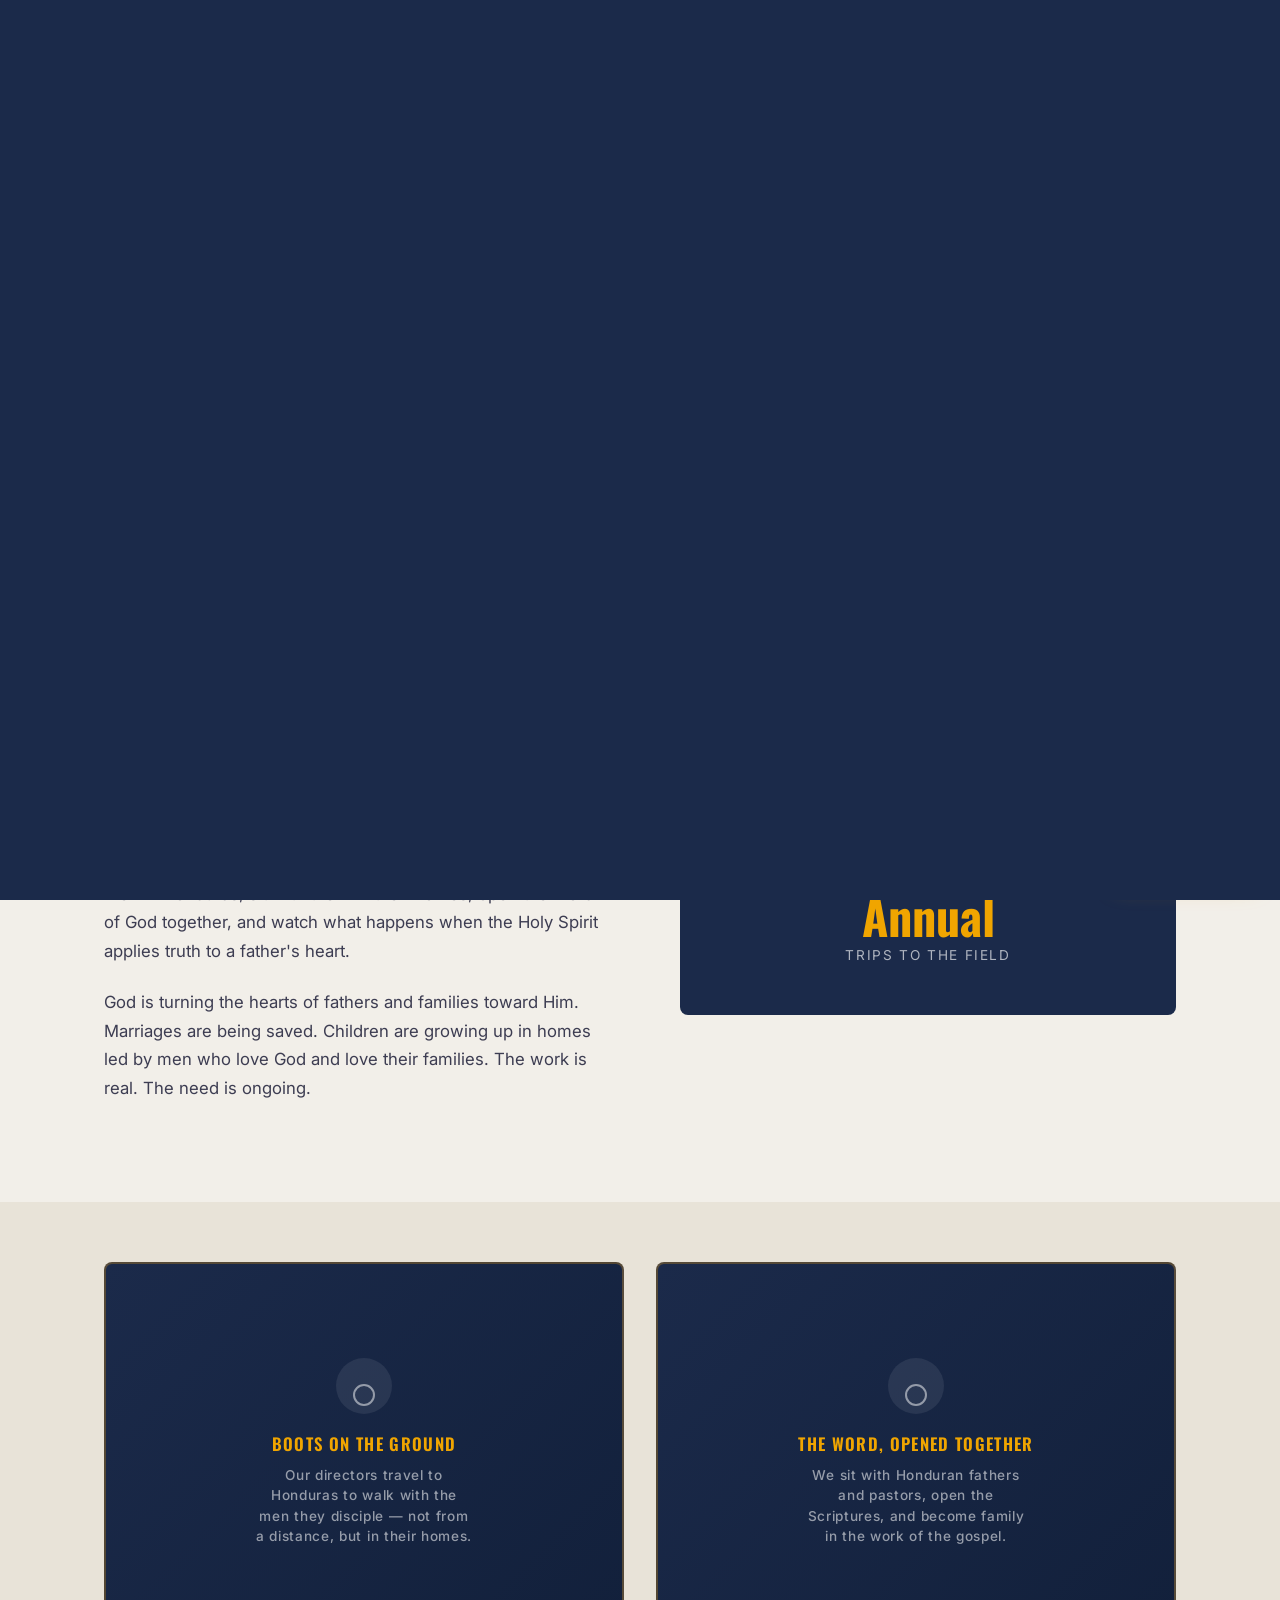
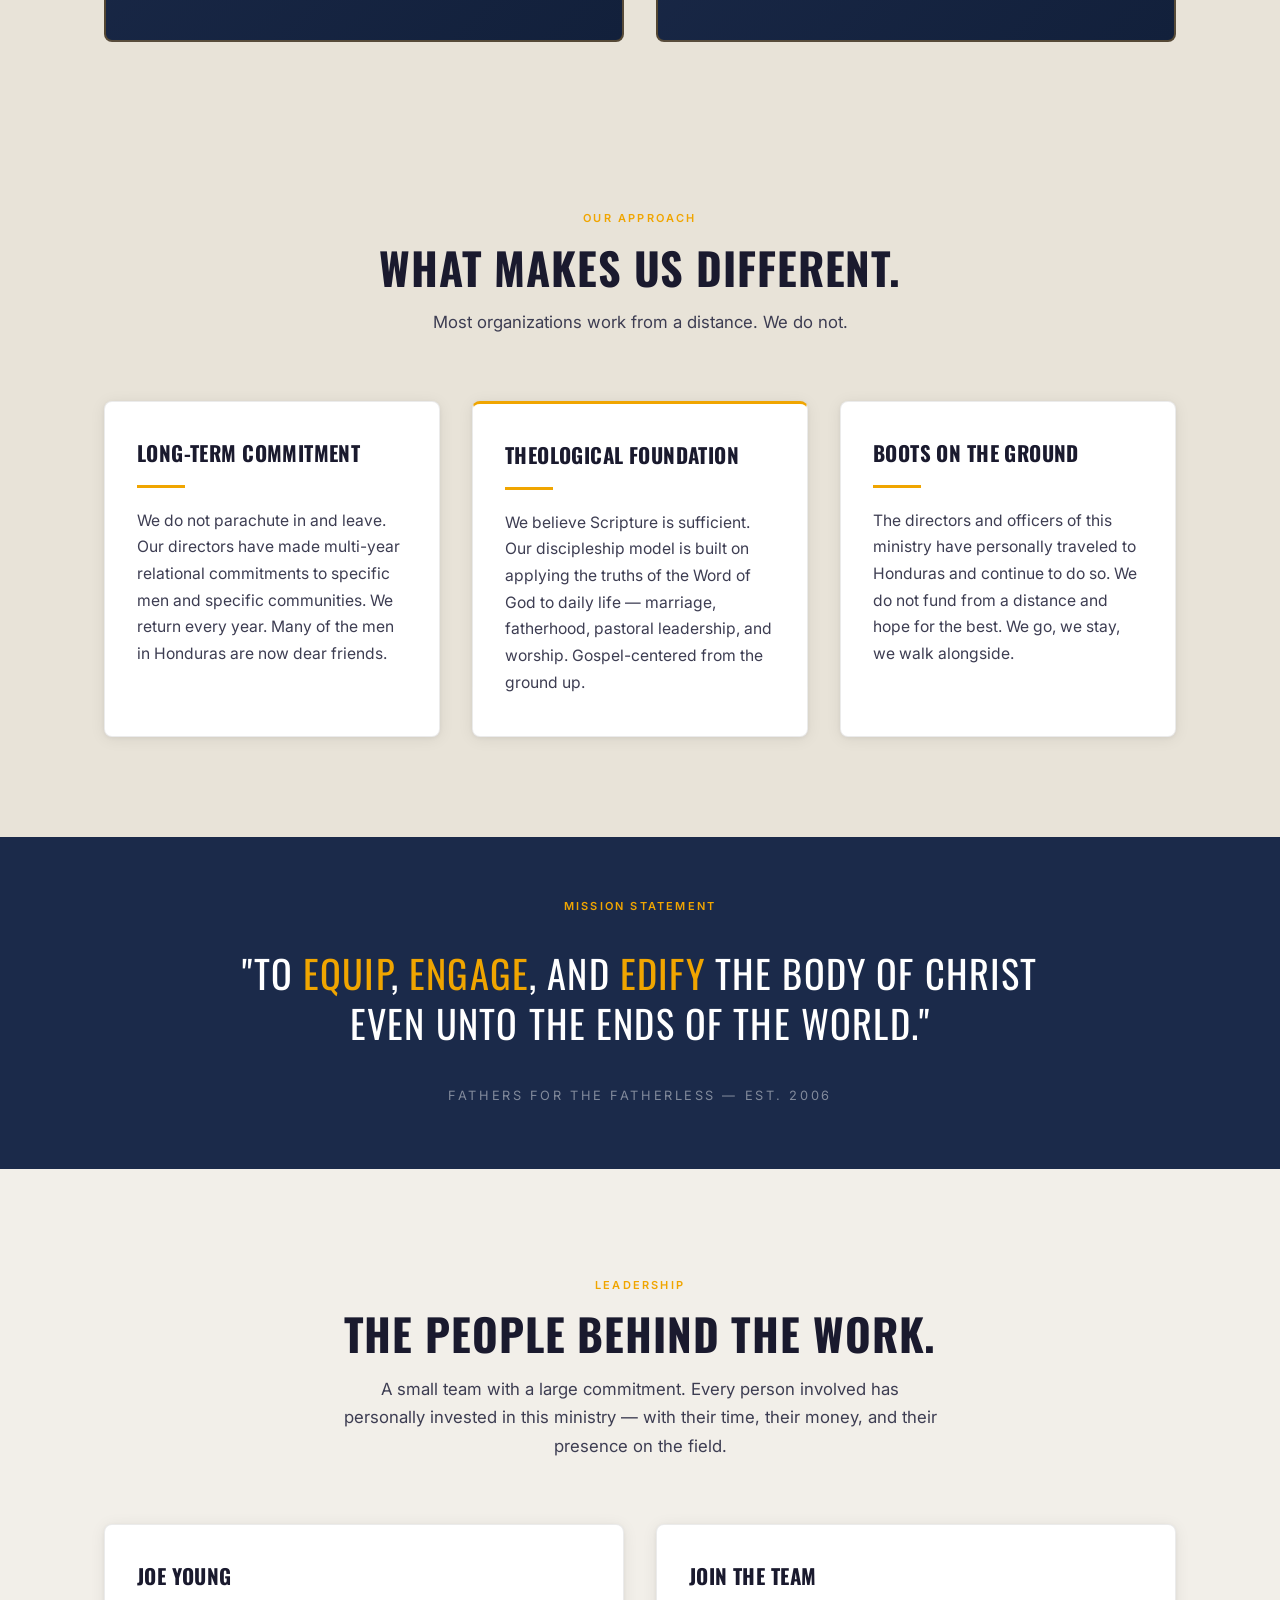
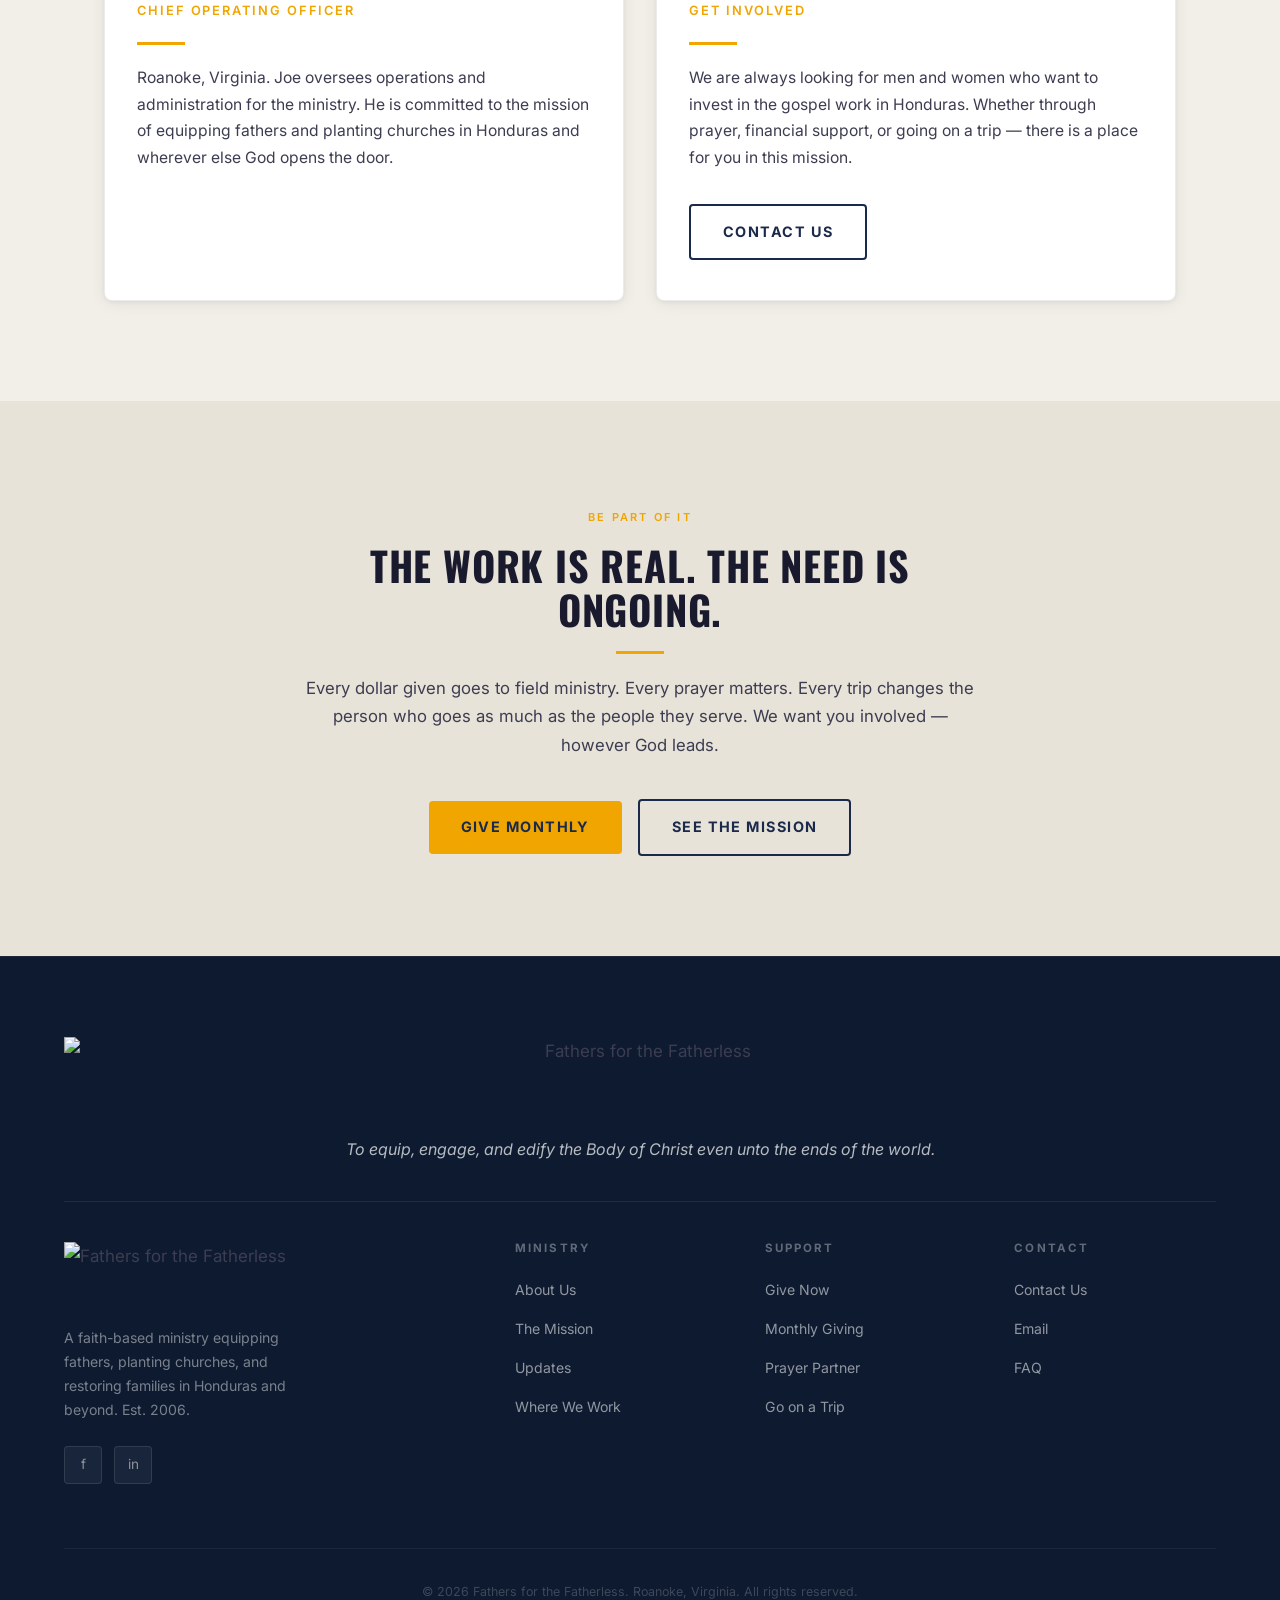
==== commit c4c028dc: "content: honest testimonials, Scripture, and working donate path - Replace invented field quotes/rat" ====
--- a/about.html
+++ b/about.html
@@ -83,13 +83,13 @@
 <section class="section-mid" style="padding: 60px 0;">
   <div class="container">
     <div class="grid-2 reveal">
-      <div class="img-placeholder tall">
-        <span class="ph-label">Team / Founders Photo</span>
-        <span class="ph-note">Directors on the field in Honduras with the men they disciple.</span>
-      </div>
-      <div class="img-placeholder tall">
-        <span class="ph-label">Discipleship Moment</span>
-        <span class="ph-note">A leader walking through Scripture with a Honduran father.</span>
+      <div class="img-placeholder dark tall" style="background: linear-gradient(135deg, #1B2A4A 0%, #12203b 100%); border-style: solid; border-color: rgba(232,160,32,0.3);">
+        <span class="ph-label" style="font-family: 'Oswald', sans-serif; font-size: 1.05rem; letter-spacing: 0.08em; text-transform: uppercase;">Boots on the Ground</span>
+        <span class="ph-note">Our directors travel to Honduras to walk with the men they disciple &mdash; not from a distance, but in their homes.</span>
+      </div>
+      <div class="img-placeholder dark tall" style="background: linear-gradient(135deg, #1B2A4A 0%, #12203b 100%); border-style: solid; border-color: rgba(232,160,32,0.3);">
+        <span class="ph-label" style="font-family: 'Oswald', sans-serif; font-size: 1.05rem; letter-spacing: 0.08em; text-transform: uppercase;">The Word, Opened Together</span>
+        <span class="ph-note">We sit with Honduran fathers and pastors, open the Scriptures, and become family in the work of the gospel.</span>
       </div>
     </div>
   </div>
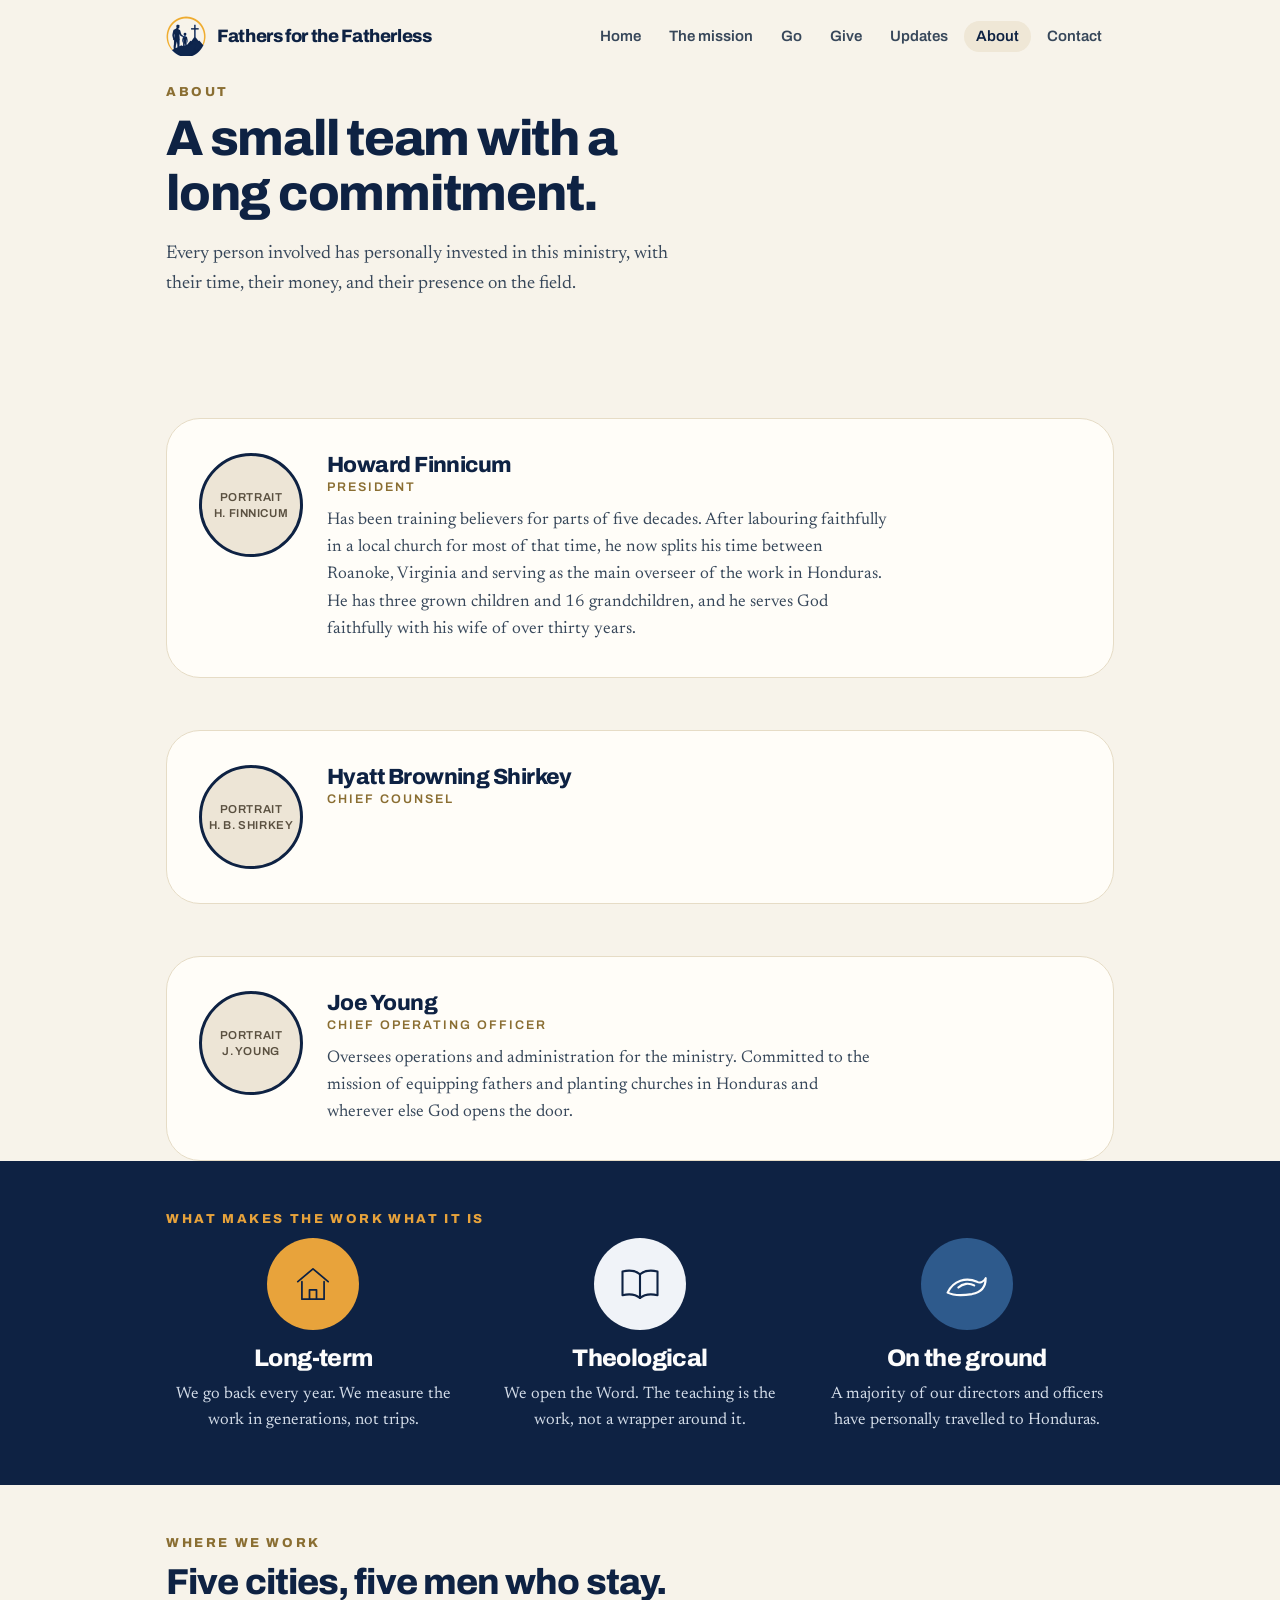
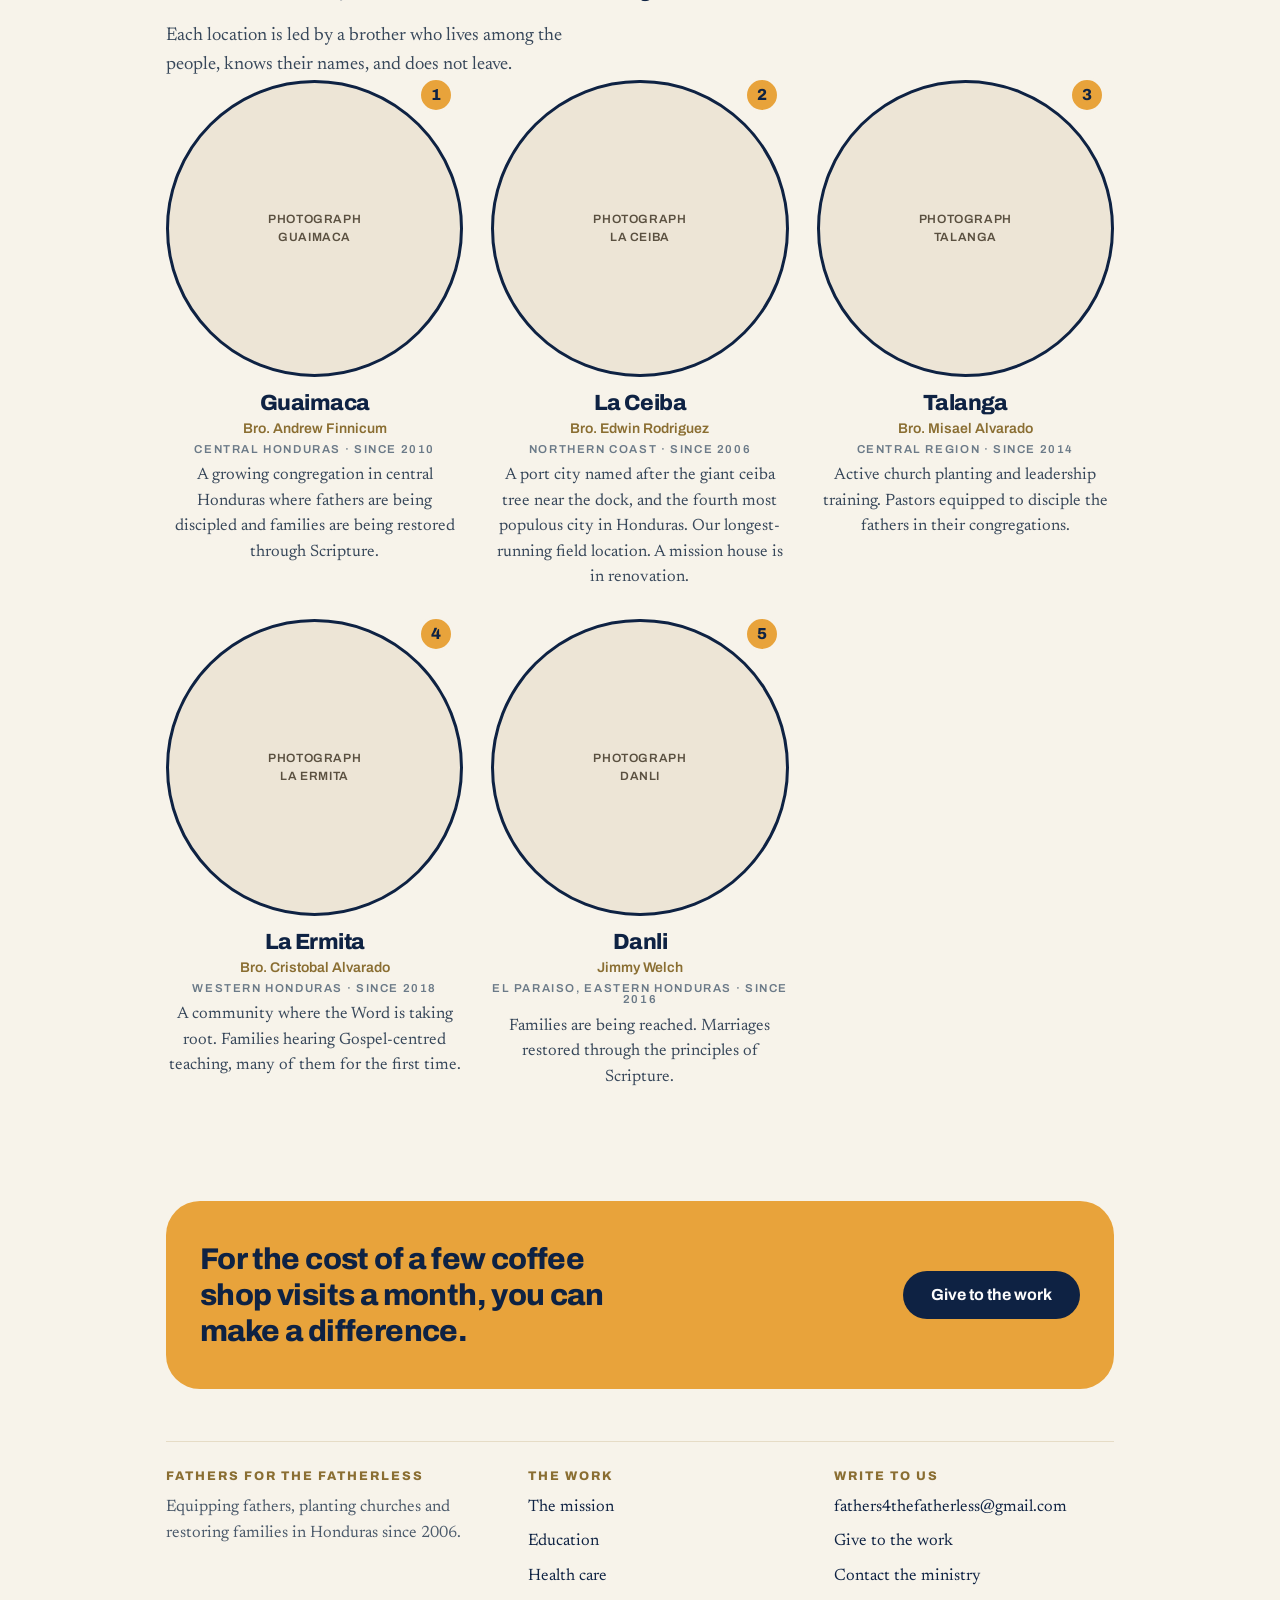
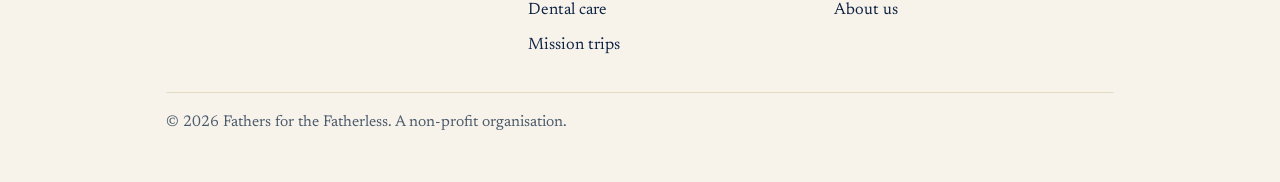
==== commit 381f0c63: "paloma: rebuild the site on the real logo, with all five cities The previous build showed three plac" ====
--- a/about.html
+++ b/about.html
@@ -1,217 +1,128 @@
-<!DOCTYPE html>
+<!doctype html>
 <html lang="en">
 <head>
-<script>if(!sessionStorage.getItem("splashPlayed"))document.documentElement.classList.add("splash-active");</script>
-  <meta charset="UTF-8">
-  <meta name="viewport" content="width=device-width, initial-scale=1.0">
-  <title>About | Fathers for the Fatherless</title>
-  <meta name="description" content="Learn who we are, how the ministry started, and why Fathers for the Fatherless exists — equipping fathers in Honduras since 2006.">
-  <link rel="canonical" href="/about">
-  <meta property="og:title" content="About | Fathers for the Fatherless">
-  <meta property="og:image" content="/images/logo-dark.png">
-  <meta name="robots" content="index, follow">
-  <link rel="preconnect" href="https://fonts.googleapis.com">
-  <link rel="preconnect" href="https://fonts.gstatic.com" crossorigin>
-  <link href="https://fonts.googleapis.com/css2?family=Oswald:wght@400;600;700&family=Inter:wght@300;400;500;600;700&display=swap" rel="stylesheet">
-  <link rel="stylesheet" href="/css/styles.css">
+<meta charset="utf-8">
+<meta name="viewport" content="width=device-width, initial-scale=1">
+<title>About | Fathers for the Fatherless</title>
+<meta name="description" content="Who we are and why the work exists.">
+<meta name="theme-color" content="#0E2243">
+<link rel="canonical" href="https://fathersforthefatherless.org/about.html">
+<meta property="og:type" content="website">
+<meta property="og:title" content="About | Fathers for the Fatherless">
+<meta property="og:description" content="Who we are and why the work exists.">
+<meta property="og:image" content="https://fathersforthefatherless.org/images/logo-navy.png">
+<link rel="icon" href="images/mark-navy.png">
+<link rel="preconnect" href="https://fonts.googleapis.com"><link rel="preconnect" href="https://fonts.gstatic.com" crossorigin><link rel="stylesheet" href="https://fonts.googleapis.com/css2?family=Archivo:wght@400;600;700;800&family=Newsreader:ital,opsz,wght@0,6..72,400;0,6..72,500;1,6..72,400&display=swap">
+<link rel="stylesheet" href="css/paloma.css">
 </head>
 <body>
-<div id="splash-screen"></div>
-
-<nav class="navbar scrolled" id="navbar">
-  <a href="/" class="nav-logo"><img src="/images/logo-dark.png" alt="Fathers for the Fatherless"><span class="nav-wordmark">Fathers for the Fatherless</span></a>
-  <div class="nav-links">
-    <a href="/about" class="nav-link">About</a>
-    <a href="/mission" class="nav-link">Mission</a>
-    <a href="/updates" class="nav-link">Updates</a>
-    <a href="/contact" class="nav-link">Contact</a>
-    <a href="/give" class="nav-donate">Give Now</a>
+<a class="skip" href="#main">Skip to content</a>
+<svg width="0" height="0" style="position:absolute" aria-hidden="true" focusable="false"><defs>
+<symbol id="i-tree" viewBox="0 0 64 80"><g fill="none" stroke="currentColor" stroke-width="3" stroke-linecap="round" stroke-linejoin="round"><path d="M32 74V42"/><path d="M32 74c-5-4-10-6-15-7"/><path d="M32 74c5-4 10-6 15-7"/><path d="M8 38C16 22 48 22 56 38"/><path d="M15 45c6-11 28-11 34 0"/><path d="M32 46l-8-8M32 46l9-9"/></g></symbol>
+<symbol id="i-house" viewBox="0 0 64 72"><g fill="none" stroke="currentColor" stroke-width="3" stroke-linecap="round" stroke-linejoin="round"><path d="M6 32 32 10l26 22"/><path d="M13 32v30h38V32"/><path d="M26 62V46h12v16"/></g></symbol>
+<symbol id="i-dove" viewBox="0 0 64 56"><g fill="none" stroke="currentColor" stroke-width="3" stroke-linecap="round" stroke-linejoin="round"><path d="M5 40c8-17 26-22 41-15 4 2 9 0 12-5 0 13-8 20-19 22-13 2-26 2-34-2Z"/><path d="M20 33c6-6 15-7 22-3"/></g></symbol>
+<symbol id="i-book" viewBox="0 0 64 60"><g fill="none" stroke="currentColor" stroke-width="3" stroke-linecap="round" stroke-linejoin="round"><path d="M32 16c-6-5-16-6-25-4v34c9-2 19-1 25 4"/><path d="M32 16c6-5 16-6 25-4v34c-9-2-19-1-25 4"/><path d="M32 16v34"/></g></symbol>
+</defs></svg>
+<div class="w">
+  <header class="top">
+    <a class="mk" href="index.html"><img src="images/mark-navy.png" alt="" width="40" height="40">Fathers for the Fatherless</a>
+    <nav aria-label="Main"><a href="index.html">Home</a><a href="mission.html">The mission</a><a href="mission-trips.html">Go</a><a href="give.html">Give</a><a href="updates.html">Updates</a><a href="about.html" aria-current="page">About</a><a href="contact.html">Contact</a></nav>
+  </header>
+</div>
+<main id="main">
+<div class="w"><div class="hero-plain">
+  <p class="kick">About</p><h1>A small team with a long commitment.</h1>
+  <p class="lede">Every person involved has personally invested in this ministry, with their time, their money, and their presence on the field.</p>
+</div></div>
+<section class="sec-tight"><div class="w">
+  <div class="letter">
+    <div class="av"><span>Portrait<br>H. Finnicum</span></div>
+    <div><h4>Howard Finnicum</h4><div class="role">President</div>
+      <p>Has been training believers for parts of five decades. After labouring faithfully in a local church for most of that time, he now splits his time between Roanoke, Virginia and serving as the main overseer of the work in Honduras. He has three grown children and 16 grandchildren, and he serves God faithfully with his wife of over thirty years.</p></div>
   </div>
-  <button class="hamburger" id="hamburger" aria-label="Open menu"><span></span><span></span><span></span></button>
-</nav>
-
-<div class="mobile-menu" id="mobileMenu">
-  <button class="mobile-menu-close" id="mobileMenuClose">&times;</button>
-  <a href="/about" class="nav-link" onclick="closeMobileMenu()">About</a>
-  <a href="/mission" class="nav-link" onclick="closeMobileMenu()">Mission</a>
-  <a href="/updates" class="nav-link" onclick="closeMobileMenu()">Updates</a>
-  <a href="/contact" class="nav-link" onclick="closeMobileMenu()">Contact</a>
-  <a href="/give" class="btn btn-gold" onclick="closeMobileMenu()">Give Now</a>
+  <div class="letter">
+    <div class="av"><span>Portrait<br>H. B. Shirkey</span></div>
+    <div><h4>Hyatt Browning Shirkey</h4><div class="role">Chief counsel</div>
+      <p>&nbsp;<!-- BUILD NOTE: the ministry's current site leaves this bio as unedited template text.
+         It has to be written by him, not by us. --></p></div>
+  </div>
+  <div class="letter">
+    <div class="av"><span>Portrait<br>J. Young</span></div>
+    <div><h4>Joe Young</h4><div class="role">Chief Operating Officer</div>
+      <p>Oversees operations and administration for the ministry. Committed to the mission of equipping fathers and planting churches in Honduras and wherever else God opens the door.</p></div>
+  </div>
+</div></section>
+<section class="arc arc-flat"><div class="w">
+  <p class="kick" style="text-align:left">What makes the work what it is</p>
+  <div class="three">
+    <div><div class="disc d1"><svg width="46" height="42" aria-hidden="true"><use href="#i-house"/></svg></div><h3>Long-term</h3><p>We go back every year. We measure the work in generations, not trips.</p></div>
+    <div><div class="disc d2"><svg width="46" height="42" aria-hidden="true"><use href="#i-book"/></svg></div><h3>Theological</h3><p>We open the Word. The teaching is the work, not a wrapper around it.</p></div>
+    <div><div class="disc d3"><svg width="46" height="42" aria-hidden="true"><use href="#i-dove"/></svg></div><h3>On the ground</h3><p>A majority of our directors and officers have personally travelled to Honduras.</p></div>
+  </div>
+</div></section>
+<section class="field"><div class="w"><p class="kick">Where we work</p>
+<h2>Five cities, five men who stay.</h2>
+<p class="lede">Each location is led by a brother who lives among the people, knows their names, and does not leave.</p><div class="pgrid">
+<article class="pc">
+  <div class="ring"><div class="num">1</div><span>Photograph<br>Guaimaca</span></div>
+  <h4>Guaimaca</h4>
+  <p class="who">Bro. Andrew Finnicum</p>
+  <p class="rg">Central Honduras &middot; since 2010</p>
+  <p>A growing congregation in central Honduras where fathers are being discipled and families are being restored through Scripture.</p>
+</article>
+<article class="pc">
+  <div class="ring"><div class="num">2</div><span>Photograph<br>La Ceiba</span></div>
+  <h4>La Ceiba</h4>
+  <p class="who">Bro. Edwin Rodriguez</p>
+  <p class="rg">Northern coast &middot; since 2006</p>
+  <p>A port city named after the giant ceiba tree near the dock, and the fourth most populous city in Honduras. Our longest-running field location. A mission house is in renovation.</p>
+</article>
+<article class="pc">
+  <div class="ring"><div class="num">3</div><span>Photograph<br>Talanga</span></div>
+  <h4>Talanga</h4>
+  <p class="who">Bro. Misael Alvarado</p>
+  <p class="rg">Central region &middot; since 2014</p>
+  <p>Active church planting and leadership training. Pastors equipped to disciple the fathers in their congregations.</p>
+</article>
+<article class="pc">
+  <div class="ring"><div class="num">4</div><span>Photograph<br>La Ermita</span></div>
+  <h4>La Ermita</h4>
+  <p class="who">Bro. Cristobal Alvarado</p>
+  <p class="rg">Western Honduras &middot; since 2018</p>
+  <p>A community where the Word is taking root. Families hearing Gospel-centred teaching, many of them for the first time.</p>
+</article>
+<article class="pc">
+  <div class="ring"><div class="num">5</div><span>Photograph<br>Danli</span></div>
+  <h4>Danli</h4>
+  <p class="who">Jimmy Welch</p>
+  <p class="rg">El Paraiso, eastern Honduras &middot; since 2016</p>
+  <p>Families are being reached. Marriages restored through the principles of Scripture.</p>
+</article>
+</div></div></section>
+<section class="sec"><div class="w"><div class="ask"><p>For the cost of a few coffee shop visits a month, you can make a difference.</p>
+<a class="btn" href="give.html">Give to the work</a></div></div></section>
+</main>
+<div class="w">
+  <footer class="ft">
+    <div>
+      <h5>Fathers for the Fatherless</h5>
+      <p>Equipping fathers, planting churches and restoring families in Honduras since 2006.</p>
+    </div>
+    <div><h5>The work</h5><ul>
+      <li><a href="mission.html">The mission</a></li>
+      <li><a href="education.html">Education</a></li>
+      <li><a href="health-care.html">Health care</a></li>
+      <li><a href="dental-care.html">Dental care</a></li>
+      <li><a href="mission-trips.html">Mission trips</a></li>
+    </ul></div>
+    <div><h5>Write to us</h5><ul>
+      <li><a href="mailto:fathers4thefatherless@gmail.com">fathers4thefatherless@gmail.com</a></li>
+      <li><a href="give.html">Give to the work</a></li>
+      <li><a href="contact.html">Contact the ministry</a></li>
+      <li><a href="about.html">About us</a></li>
+    </ul></div>
+    <p class="fine">&copy; 2026 Fathers for the Fatherless. A non-profit organisation.</p>
+  </footer>
 </div>
-
-<!-- PAGE HERO — dark -->
-<div class="page-hero section-dark">
-  <div class="hero-watermark" aria-hidden="true"></div>
-  <span class="section-label">Who We Are</span>
-  <h1>About Fathers for the Fatherless</h1>
-  <p>A faith-based ministry committed to equipping fathers, planting churches, and restoring families in Honduras — since 2006.</p>
-</div>
-
-<!-- THE STORY — off-white -->
-<section class="section-light section-pad">
-  <div class="container">
-    <div class="problem-section reveal">
-      <div class="problem-text">
-        <span class="section-label">The Story</span>
-        <h2>Why We Exist.</h2>
-        <span class="gold-bar"></span>
-        <p>God opened a great door in Honduras. The people there are hungry for the Word of God and the life-changing truths found in it. What started as a burden for fatherless families became a full ministry — boots on the ground, year after year, walking alongside men who had never been shown what it means to lead a family in righteousness.</p>
-        <p>We are not a relief organization. We are not a short-term trip company. We are a discipleship ministry. We come alongside men in Honduras, sit with them in their homes, open the Word of God together, and watch what happens when the Holy Spirit applies truth to a father's heart.</p>
-        <p>God is turning the hearts of fathers and families toward Him. Marriages are being saved. Children are growing up in homes led by men who love God and love their families. The work is real. The need is ongoing.</p>
-      </div>
-      <div class="problem-visual">
-        <div class="problem-stat">
-          <div class="stat-number">2006</div>
-          <div class="stat-label">Year Founded</div>
-        </div>
-        <div class="stat-divider"></div>
-        <div class="problem-stat">
-          <div class="stat-number">3</div>
-          <div class="stat-label">Active Honduras Locations</div>
-        </div>
-        <div class="stat-divider"></div>
-        <div class="problem-stat">
-          <div class="stat-number">Annual</div>
-          <div class="stat-label">Trips to the Field</div>
-        </div>
-      </div>
-    </div>
-  </div>
-</section>
-
-<!-- PHOTO STRIP -->
-<section class="section-mid" style="padding: 60px 0;">
-  <div class="container">
-    <div class="grid-2 reveal">
-      <div class="img-placeholder dark tall" style="background: linear-gradient(135deg, #1B2A4A 0%, #12203b 100%); border-style: solid; border-color: rgba(232,160,32,0.3);">
-        <span class="ph-label" style="font-family: 'Oswald', sans-serif; font-size: 1.05rem; letter-spacing: 0.08em; text-transform: uppercase;">Boots on the Ground</span>
-        <span class="ph-note">Our directors travel to Honduras to walk with the men they disciple &mdash; not from a distance, but in their homes.</span>
-      </div>
-      <div class="img-placeholder dark tall" style="background: linear-gradient(135deg, #1B2A4A 0%, #12203b 100%); border-style: solid; border-color: rgba(232,160,32,0.3);">
-        <span class="ph-label" style="font-family: 'Oswald', sans-serif; font-size: 1.05rem; letter-spacing: 0.08em; text-transform: uppercase;">The Word, Opened Together</span>
-        <span class="ph-note">We sit with Honduran fathers and pastors, open the Scriptures, and become family in the work of the gospel.</span>
-      </div>
-    </div>
-  </div>
-</section>
-
-<!-- WHAT MAKES US DIFFERENT — mid -->
-<section class="section-mid section-pad">
-  <div class="container">
-    <div class="section-header reveal">
-      <span class="section-label">Our Approach</span>
-      <h2>What Makes Us Different.</h2>
-      <p>Most organizations work from a distance. We do not.</p>
-    </div>
-    <div class="grid-3">
-      <div class="card reveal">
-        <h3>Long-Term Commitment</h3>
-        <span class="gold-bar"></span>
-        <p>We do not parachute in and leave. Our directors have made multi-year relational commitments to specific men and specific communities. We return every year. Many of the men in Honduras are now dear friends.</p>
-      </div>
-      <div class="card reveal" style="border-top: 3px solid var(--gold);">
-        <h3>Theological Foundation</h3>
-        <span class="gold-bar"></span>
-        <p>We believe Scripture is sufficient. Our discipleship model is built on applying the truths of the Word of God to daily life — marriage, fatherhood, pastoral leadership, and worship. Gospel-centered from the ground up.</p>
-      </div>
-      <div class="card reveal">
-        <h3>Boots on the Ground</h3>
-        <span class="gold-bar"></span>
-        <p>The directors and officers of this ministry have personally traveled to Honduras and continue to do so. We do not fund from a distance and hope for the best. We go, we stay, we walk alongside.</p>
-      </div>
-    </div>
-  </div>
-</section>
-
-<!-- MISSION STATEMENT — dark -->
-<section class="section-dark section-pad-sm">
-  <div class="container">
-    <div class="impact-quote reveal">
-      <div class="section-label" style="display:block; text-align:center; margin-bottom: 2rem;">Mission Statement</div>
-      <blockquote>"To <em>equip</em>, <em>engage</em>, and <em>edify</em> the Body of Christ even unto the ends of the world."</blockquote>
-      <cite>Fathers for the Fatherless &mdash; Est. 2006</cite>
-    </div>
-  </div>
-</section>
-
-<!-- LEADERSHIP — off-white -->
-<section class="section-light section-pad">
-  <div class="container">
-    <div class="section-header reveal">
-      <span class="section-label">Leadership</span>
-      <h2>The People Behind the Work.</h2>
-      <p>A small team with a large commitment. Every person involved has personally invested in this ministry — with their time, their money, and their presence on the field.</p>
-    </div>
-    <div class="grid-2">
-      <div class="card reveal">
-        <h3>Joe Young</h3>
-        <p style="color: var(--gold); font-size: 0.8rem; text-transform: uppercase; letter-spacing: 0.15em; margin-bottom: 0.75rem; font-weight: 600;">Chief Operating Officer</p>
-        <span class="gold-bar"></span>
-        <p>Roanoke, Virginia. Joe oversees operations and administration for the ministry. He is committed to the mission of equipping fathers and planting churches in Honduras and wherever else God opens the door.</p>
-      </div>
-      <div class="card reveal">
-        <h3>Join the Team</h3>
-        <p style="color: var(--gold); font-size: 0.8rem; text-transform: uppercase; letter-spacing: 0.15em; margin-bottom: 0.75rem; font-weight: 600;">Get Involved</p>
-        <span class="gold-bar"></span>
-        <p>We are always looking for men and women who want to invest in the gospel work in Honduras. Whether through prayer, financial support, or going on a trip — there is a place for you in this mission.</p>
-        <div class="mt-2">
-          <a href="/contact" class="btn btn-outline-navy">Contact Us</a>
-        </div>
-      </div>
-    </div>
-  </div>
-</section>
-
-<!-- CTA — mid -->
-<section class="section-mid section-pad">
-  <div class="container">
-    <div class="partner-cta reveal">
-      <span class="section-label">Be Part of It</span>
-      <h2>The Work Is Real. The Need Is Ongoing.</h2>
-      <span class="gold-bar gold-bar-center"></span>
-      <p>Every dollar given goes to field ministry. Every prayer matters. Every trip changes the person who goes as much as the people they serve. We want you involved — however God leads.</p>
-      <div class="btn-group btn-group-center">
-        <a href="/give" class="btn btn-gold">Give Monthly</a>
-        <a href="/mission" class="btn btn-outline-navy">See the Mission</a>
-      </div>
-    </div>
-  </div>
-</section>
-
-<!-- FOOTER -->
-<footer class="footer">
-  <div class="footer-mission-block">
-    <img class="footer-mission-logo" src="/images/logo-dark.png" alt="Fathers for the Fatherless">
-    <p class="footer-mission-tagline">To equip, engage, and edify the Body of Christ even unto the ends of the world.</p>
-  </div>
-  <div class="footer-grid">
-    <div class="footer-brand">
-      <img src="/images/logo-dark.png" alt="Fathers for the Fatherless">
-      <p>A faith-based ministry equipping fathers, planting churches, and restoring families in Honduras and beyond. Est. 2006.</p>
-      <div class="footer-social">
-        <a href="#" aria-label="Facebook">f</a>
-        <a href="#" aria-label="Instagram">in</a>
-      </div>
-    </div>
-    <div class="footer-col"><h5>Ministry</h5><ul><li><a href="/about">About Us</a></li><li><a href="/mission">The Mission</a></li><li><a href="/updates">Updates</a></li><li><a href="/#where-we-work">Where We Work</a></li></ul></div>
-    <div class="footer-col"><h5>Support</h5><ul><li><a href="/give">Give Now</a></li><li><a href="/give">Monthly Giving</a></li><li><a href="/contact">Prayer Partner</a></li><li><a href="/contact">Go on a Trip</a></li></ul></div>
-    <div class="footer-col"><h5>Contact</h5><ul><li><a href="/contact">Contact Us</a></li><li><a href="mailto:fathers4thefatherless@gmail.com">Email</a></li><li><a href="/#faq">FAQ</a></li></ul></div>
-  </div>
-  <div class="footer-legal">&copy; 2026 Fathers for the Fatherless. Roanoke, Virginia. All rights reserved.</div>
-</footer>
-
-<a href="/give" class="sticky-donate">Give Now &rarr;</a>
-
-<script>
-  const hamburger = document.getElementById('hamburger');
-  const mobileMenu = document.getElementById('mobileMenu');
-  document.getElementById('mobileMenuClose').addEventListener('click', () => mobileMenu.classList.remove('open'));
-  hamburger.addEventListener('click', () => mobileMenu.classList.add('open'));
-  function closeMobileMenu() { mobileMenu.classList.remove('open'); }
-  const observer = new IntersectionObserver(entries => entries.forEach(e => { if (e.isIntersecting) { e.target.classList.add('active'); observer.unobserve(e.target); } }), { threshold: 0.1 });
-  document.querySelectorAll('.reveal').forEach(el => observer.observe(el));
-</script>
-<script src="https://unpkg.com/@lottiefiles/lottie-player@latest/dist/lottie-player.js"></script>
-<script src="/js/splash.js" defer></script>
 </body>
-</html>
+</html>
--- a/css/paloma.css
+++ b/css/paloma.css
@@ -0,0 +1,226 @@
+/* ===========================================================================
+   PALOMA — Fathers for the Fatherless
+   Chosen 25 Sep 2026. Built on the ministry's own logo.
+
+   Brand, read straight off the logo artwork:
+     navy   #0E2243   gold #E8A33B   off-white #FCFCFC
+   Ground is ivory #F7F3EA. Display type is Archivo, picked to sit under the
+   wordmark in the logo rather than argue with it.
+
+   Rules this file holds to (claude/42-PLAYBOOK, the de-AI law):
+     - no surface gradients, no glassmorphism, no scroll-triggered reveals
+     - nothing is ever left at opacity:0 waiting to appear; only decoration moves
+     - body text no smaller than 16.5px, every pair clears WCAG AA
+     - navigation stays visible at phone width
+   =========================================================================== */
+
+:root{
+  --navy:#0E2243;  --navy-2:#1B3665;  --navy-3:#2E5A8C;
+  --gold:#E8A33B;  --gold-2:#F3CC83;  --gold-ink:#8A6E32;
+  --ivory:#F7F3EA; --paper:#FFFDF8;   --sand:#EDE5D6;  --sand-2:#EFE7D6;
+  --ink:#0E2243;   --body:#37475A;    --faint:#4B5A6B;
+  --line:#E6DCC6;
+  --serif:'Newsreader',Georgia,'Times New Roman',serif;
+  --sans:'Archivo',system-ui,-apple-system,'Segoe UI',sans-serif;
+}
+
+*{box-sizing:border-box}
+html{-webkit-text-size-adjust:100%}
+body{
+  margin:0;background:var(--ivory);color:var(--ink);
+  font-family:var(--serif);font-size:18px;line-height:1.6;
+  -webkit-font-smoothing:antialiased;
+}
+img{max-width:100%;height:auto}
+a{color:var(--navy)}
+.w{max-width:1000px;margin:0 auto;padding:0 26px}
+.skip{position:absolute;left:-9999px;top:0;background:var(--navy);color:#fff;padding:12px 18px;z-index:99}
+.skip:focus{left:8px;top:8px}
+:focus-visible{outline:3px solid var(--gold);outline-offset:2px}
+
+/* ---------- motion: decoration only ---------- */
+@keyframes wipeX{from{transform:scaleX(0)}to{transform:scaleX(1)}}
+@media (prefers-reduced-motion:reduce){*,*::before,*::after{animation:none!important;transition:none!important}}
+
+/* ---------- header ---------- */
+.top{display:flex;justify-content:space-between;align-items:center;gap:14px;padding:16px 0;flex-wrap:wrap}
+.mk{display:flex;align-items:center;gap:11px;font:800 18px/1.05 var(--sans);color:var(--navy);
+  letter-spacing:-.02em;text-decoration:none}
+.mk img{width:40px;height:40px}
+.top nav{display:flex;align-items:center;gap:4px;font:600 15px/1 var(--sans);flex-wrap:wrap}
+.top nav a{color:var(--body);text-decoration:none;padding:8px 12px;border-radius:999px;
+  transition:background .18s,color .18s}
+.top nav a:hover,.top nav a:focus-visible{color:var(--navy);background:var(--sand-2);outline-offset:-2px}
+.top nav a[aria-current="page"]{color:var(--navy);background:var(--sand-2)}
+
+/* ---------- buttons ---------- */
+.btn,.btn-o{display:inline-block;font:700 16px/1 var(--sans);text-decoration:none;
+  padding:16px 28px;border-radius:999px;transition:background .18s,border-color .18s,transform .12s}
+.btn{background:var(--navy);color:#FCFCFC}
+.btn:hover{background:var(--navy-2)}
+.btn:active,.btn-o:active{transform:scale(.97)}
+.btn-o{color:var(--navy);border:2px solid #C8A45E;padding:14px 26px}
+.btn-o:hover{background:var(--gold);border-color:var(--gold)}
+.btn-gold{background:var(--gold);color:var(--navy)}
+.btn-gold:hover{background:#F2B85B}
+.acts{display:flex;gap:11px;flex-wrap:wrap;margin:24px 0 0}
+
+/* ---------- headings ---------- */
+h1,h2,h3,h4{font-family:var(--sans);letter-spacing:-.025em;margin:0}
+h1{font-weight:800;font-size:clamp(33px,5.2vw,50px);line-height:1.1;max-width:15ch;text-wrap:balance}
+h2{font-weight:800;font-size:clamp(26px,3.9vw,36px);line-height:1.12;text-wrap:balance}
+h3{font-weight:800;font-size:24px;line-height:1.14}
+h4{font-weight:800;font-size:22px;line-height:1.15}
+.kick{font:800 13px/1 var(--sans);letter-spacing:.2em;text-transform:uppercase;color:var(--gold-ink);margin:0 0 12px}
+.lede{font-size:18.5px;color:var(--body);max-width:44ch;margin:18px 0 0}
+p{margin:0 0 14px}
+p:last-child{margin-bottom:0}
+
+/* the highlighter — the one place the page moves on load */
+.hl{position:relative;display:inline-block;z-index:1}
+.hl::before{content:"";position:absolute;left:-.1em;right:-.1em;top:.16em;bottom:.06em;
+  background:var(--gold-2);z-index:-1;border-radius:.45em .7em .5em .6em;
+  transform-origin:left center;animation:wipeX .7s .45s both cubic-bezier(.3,.7,.3,1)}
+
+/* ---------- hero ---------- */
+.hero{padding:10px 0 48px;display:grid;grid-template-columns:1.08fr .92fr;gap:40px;align-items:center}
+.hero .lg{justify-self:center}
+.hero .lg img{width:min(268px,64vw)}
+.hero-plain{padding:14px 0 34px}
+.hero-plain .lede{max-width:52ch}
+
+/* ---------- the arc band ---------- */
+.arc{background:var(--navy);color:#F0F3F8;border-radius:56% 44% 0 0/82px 82px 0 0;padding:60px 0 54px}
+.arc h2,.arc h3{color:#FCFCFC}
+.arc .kick{color:var(--gold);text-align:center}
+.arc p{color:#D3DCE8}
+.arc-flat{border-radius:0;padding:52px 0}
+
+/* ---------- three discs ---------- */
+.three{display:grid;grid-template-columns:repeat(3,1fr);gap:32px}
+.three>div{text-align:center}
+.disc{width:92px;height:92px;border-radius:50%;display:grid;place-items:center;margin:0 auto 15px;
+  transition:transform .25s}
+.three>div:hover .disc{transform:translateY(-3px) rotate(-3deg)}
+.d1{background:var(--gold);color:var(--navy)}
+.d2{background:#F0F3F8;color:var(--navy)}
+.d3{background:var(--navy-3);color:#FCFCFC}
+.three h3{margin:0 0 8px}
+.three p{margin:0;font-size:16.5px;max-width:32ch;margin-inline:auto}
+
+/* ---------- four cards (programmes, pillars) ---------- */
+.four{display:grid;grid-template-columns:repeat(2,1fr);gap:20px;margin:28px 0 0}
+.card{background:var(--paper);border:1px solid var(--line);border-radius:26px;padding:26px 26px 28px;
+  transition:border-color .2s,transform .2s}
+.card:hover{border-color:#C8A45E;transform:translateY(-2px)}
+.card .ic{width:60px;height:60px;border-radius:50%;background:var(--sand);color:var(--navy);
+  display:grid;place-items:center;margin:0 0 14px}
+.card h3{font-size:22px;margin:0 0 7px}
+.card p{margin:0;font-size:16.5px;color:var(--body)}
+
+/* ---------- the field: five circular places ---------- */
+.field{padding:52px 0 10px}
+.pgrid{display:grid;grid-template-columns:repeat(3,1fr);gap:28px}
+.pc{text-align:center}
+.ring{width:100%;aspect-ratio:1;border-radius:50%;background:var(--sand);border:3px solid var(--navy);
+  display:grid;place-items:center;padding:16px;margin:0 0 14px;position:relative;transition:border-color .2s}
+.pc:hover .ring{border-color:var(--gold)}
+.ring span{font:600 12px/1.45 var(--sans);letter-spacing:.05em;text-transform:uppercase;color:#5A5040}
+.num{position:absolute;top:-6px;right:6px;width:36px;height:36px;border-radius:50%;background:var(--gold);
+  color:var(--navy);display:grid;place-items:center;font:800 16px/1 var(--sans);border:3px solid var(--ivory)}
+.pc h4{margin:0 0 3px}
+.pc .who{font:600 14px/1.3 var(--sans);color:var(--gold-ink);margin:0 0 6px}
+.pc .rg{font:600 11.5px/1 var(--sans);letter-spacing:.14em;text-transform:uppercase;color:#6B7A88;margin:0 0 8px}
+.pc p{margin:0;font-size:16.5px;color:var(--body);line-height:1.55}
+
+/* ---------- a person ---------- */
+.letter{margin:52px 0 0;background:var(--paper);border-radius:34px;padding:34px 32px;
+  display:grid;grid-template-columns:auto 1fr;gap:24px;align-items:start;border:1px solid var(--line)}
+.av{width:104px;height:104px;border-radius:50%;background:var(--sand);border:3px solid var(--navy);
+  display:grid;place-items:center;text-align:center}
+.av span{font:600 11.5px/1.4 var(--sans);letter-spacing:.05em;text-transform:uppercase;color:#5A5040}
+.letter h4{margin:0 0 3px}
+.role{font:600 12.5px/1 var(--sans);letter-spacing:.16em;text-transform:uppercase;color:var(--gold-ink);margin:0 0 13px}
+.letter p{color:var(--body);font-size:17px;max-width:56ch}
+
+/* ---------- photo wells ---------- */
+.ph{background:var(--sand);border-radius:26px;display:flex;align-items:flex-end;padding:16px;
+  aspect-ratio:21/9;margin:34px 0 0}
+.ph i{font:600 12px/1.4 var(--sans);font-style:normal;letter-spacing:.08em;text-transform:uppercase;color:#5A5040}
+
+/* ---------- steps ---------- */
+.steps{display:grid;grid-template-columns:repeat(4,1fr);gap:20px;margin:28px 0 0}
+.step .n{width:44px;height:44px;border-radius:50%;background:var(--navy);color:var(--gold);
+  display:grid;place-items:center;font:800 17px/1 var(--sans);margin:0 0 12px}
+.step h3{font-size:20px;margin:0 0 6px}
+.step p{margin:0;font-size:16.5px;color:var(--body)}
+
+/* ---------- the ask ---------- */
+.ask{margin:48px 0 0;background:var(--gold);color:var(--navy);border-radius:34px;padding:40px 34px;
+  display:flex;gap:24px;align-items:center;flex-wrap:wrap;justify-content:space-between}
+.ask p{font:800 clamp(22px,3.4vw,30px)/1.2 var(--sans);margin:0;max-width:22ch;letter-spacing:-.02em}
+.ask .btn{white-space:nowrap}
+
+/* ---------- give tiers ---------- */
+.tiers{display:grid;grid-template-columns:repeat(4,1fr);gap:18px;margin:28px 0 0}
+.tier{background:var(--paper);border:1px solid var(--line);border-radius:26px;padding:24px;text-align:center;
+  transition:border-color .2s}
+.tier:hover{border-color:#C8A45E}
+.tier .amt{font:800 30px/1 var(--sans);color:var(--navy)}
+.tier .per{font:600 12.5px/1 var(--sans);letter-spacing:.14em;text-transform:uppercase;color:var(--gold-ink);margin:7px 0 12px}
+.tier h4{font-size:19px;margin:0 0 6px}
+.tier p{margin:0;font-size:16px;color:var(--body)}
+
+/* ---------- FAQ ---------- */
+.faq{margin:28px 0 0}
+.faq details{background:var(--paper);border:1px solid var(--line);border-radius:22px;padding:18px 22px;margin:0 0 12px}
+.faq summary{font:800 19px/1.3 var(--sans);cursor:pointer;color:var(--navy);list-style:none}
+.faq summary::-webkit-details-marker{display:none}
+.faq summary::after{content:"+";float:right;color:var(--gold-ink);font-weight:800}
+.faq details[open] summary::after{content:"\2212"}
+.faq details p{margin:12px 0 0;color:var(--body);font-size:16.5px;max-width:64ch}
+
+/* ---------- form ---------- */
+.form{background:var(--paper);border:1px solid var(--line);border-radius:30px;padding:28px;margin:28px 0 0}
+.form label{display:block;font:600 13px/1 var(--sans);letter-spacing:.1em;text-transform:uppercase;
+  color:var(--gold-ink);margin:0 0 7px}
+.form input,.form textarea{width:100%;background:#fff;border:1px solid #D9CEB4;border-radius:14px;
+  padding:14px 16px;font:400 17px/1.4 var(--serif);color:var(--ink);margin:0 0 18px}
+.form textarea{min-height:140px;resize:vertical}
+.form input:focus,.form textarea:focus{outline:2px solid var(--gold);outline-offset:-1px;border-color:var(--gold)}
+.form .note{font-size:15.5px;color:var(--faint);margin:0 0 18px}
+
+/* ---------- footer ---------- */
+.ft{margin:52px 0 0;border-top:1px solid var(--line);padding:28px 0 46px;
+  display:grid;grid-template-columns:1.2fr 1fr 1fr;gap:26px;font-size:16.5px;color:var(--faint)}
+.ft h5{font:800 12.5px/1 var(--sans);letter-spacing:.16em;text-transform:uppercase;color:var(--gold-ink);margin:0 0 12px}
+.ft ul{list-style:none;margin:0;padding:0}
+.ft li{margin:0 0 8px}
+.ft a{color:var(--navy);text-decoration:none}
+.ft a:hover{text-decoration:underline;text-underline-offset:3px}
+.ft .fine{grid-column:1/-1;border-top:1px solid var(--line);padding-top:18px;font-size:15.5px}
+
+/* ---------- section rhythm (deliberately uneven) ---------- */
+.sec{padding:52px 0 0}
+.sec-tight{padding:34px 0 0}
+.sec-loose{padding:66px 0 0}
+
+/* ---------- phone ---------- */
+@media(max-width:820px){
+  .hero{grid-template-columns:1fr;gap:20px;padding:4px 0 36px}
+  .hero .lg{order:-1}
+  .hero .lg img{width:min(190px,48vw)}
+  .three,.pgrid,.four,.steps,.tiers{grid-template-columns:1fr;gap:20px}
+  .letter{grid-template-columns:1fr}
+  .arc{border-radius:60% 40% 0 0/46px 46px 0 0;padding:42px 0 38px}
+  .ring{max-width:220px;margin-inline:auto}
+  .ph{aspect-ratio:16/10}
+  .ft{grid-template-columns:1fr}
+  .top{gap:8px;padding:12px 0}
+  .top nav{width:100%;justify-content:flex-start;font-size:14px;gap:4px}
+  .top nav a{background:var(--sand-2);padding:8px 13px}
+  h1{max-width:none}
+}
+@media(min-width:560px) and (max-width:820px){
+  .three,.four,.tiers,.steps,.pgrid{grid-template-columns:repeat(2,1fr)}
+}
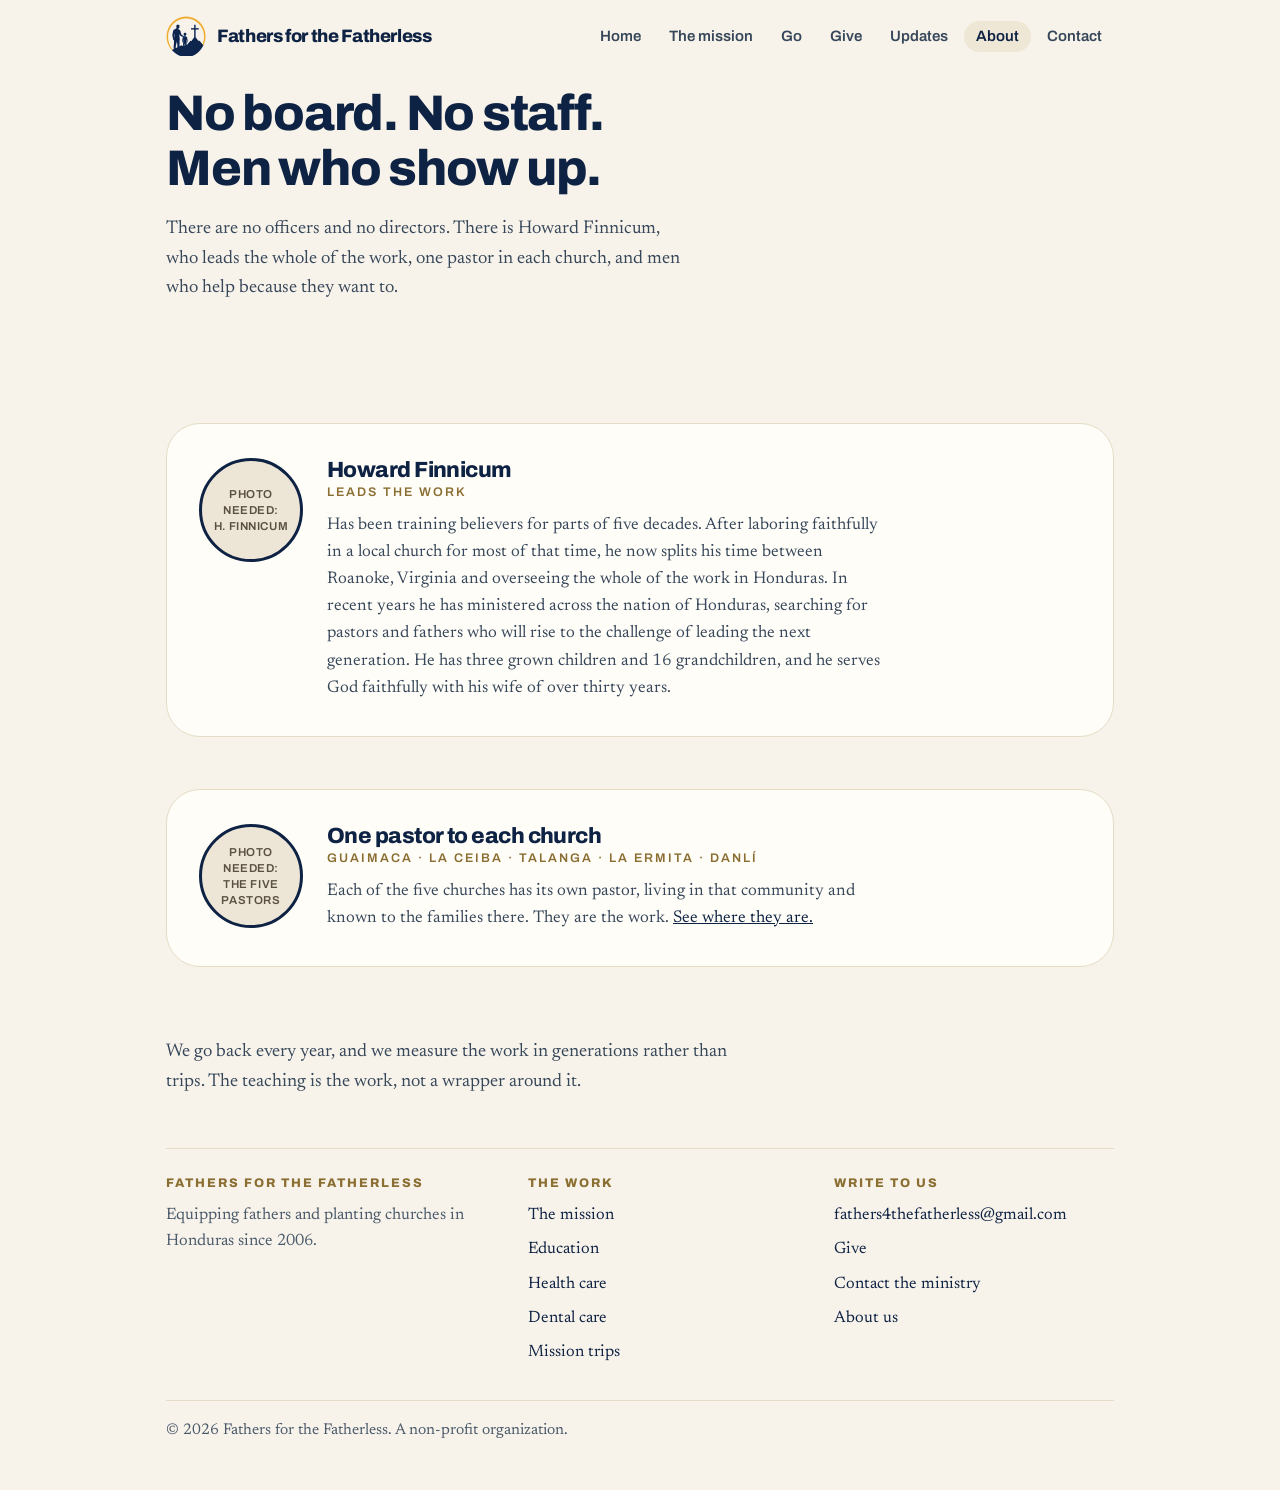
==== commit 7118a07a: "paloma: carry the 25 Sep corrections into the generator - Joe Young off the site; no officers or dir" ====
--- a/about.html
+++ b/about.html
@@ -4,12 +4,12 @@
 <meta charset="utf-8">
 <meta name="viewport" content="width=device-width, initial-scale=1">
 <title>About | Fathers for the Fatherless</title>
-<meta name="description" content="Who we are and why the work exists.">
+<meta name="description" content="Who does the work, and why it exists.">
 <meta name="theme-color" content="#0E2243">
 <link rel="canonical" href="https://fathersforthefatherless.org/about.html">
 <meta property="og:type" content="website">
 <meta property="og:title" content="About | Fathers for the Fatherless">
-<meta property="og:description" content="Who we are and why the work exists.">
+<meta property="og:description" content="Who does the work, and why it exists.">
 <meta property="og:image" content="https://fathersforthefatherless.org/images/logo-navy.png">
 <link rel="icon" href="images/mark-navy.png">
 <link rel="preconnect" href="https://fonts.googleapis.com"><link rel="preconnect" href="https://fonts.gstatic.com" crossorigin><link rel="stylesheet" href="https://fonts.googleapis.com/css2?family=Archivo:wght@400;600;700;800&family=Newsreader:ital,opsz,wght@0,6..72,400;0,6..72,500;1,6..72,400&display=swap">
@@ -31,82 +31,30 @@
 </div>
 <main id="main">
 <div class="w"><div class="hero-plain">
-  <p class="kick">About</p><h1>A small team with a long commitment.</h1>
-  <p class="lede">Every person involved has personally invested in this ministry, with their time, their money, and their presence on the field.</p>
+  <h1>No board. No staff. Men who show up.</h1>
+  <p class="lede">There are no officers and no directors. There is Howard Finnicum, who leads the whole of the work, one pastor in each church, and men who help because they want to.</p>
 </div></div>
 <section class="sec-tight"><div class="w">
   <div class="letter">
-    <div class="av"><span>Portrait<br>H. Finnicum</span></div>
-    <div><h4>Howard Finnicum</h4><div class="role">President</div>
-      <p>Has been training believers for parts of five decades. After labouring faithfully in a local church for most of that time, he now splits his time between Roanoke, Virginia and serving as the main overseer of the work in Honduras. He has three grown children and 16 grandchildren, and he serves God faithfully with his wife of over thirty years.</p></div>
+    <div class="av"><span>Photo needed:<br>H. Finnicum</span></div>
+    <div><h4>Howard Finnicum</h4><div class="role">Leads the work</div>
+      <p>Has been training believers for parts of five decades. After laboring faithfully in a local church for most of that time, he now splits his time between Roanoke, Virginia and overseeing the whole of the work in Honduras. In recent years he has ministered across the nation of Honduras, searching for pastors and fathers who will rise to the challenge of leading the next generation. He has three grown children and 16 grandchildren, and he serves God faithfully with his wife of over thirty years.</p></div>
   </div>
   <div class="letter">
-    <div class="av"><span>Portrait<br>H. B. Shirkey</span></div>
-    <div><h4>Hyatt Browning Shirkey</h4><div class="role">Chief counsel</div>
-      <p>&nbsp;<!-- BUILD NOTE: the ministry's current site leaves this bio as unedited template text.
-         It has to be written by him, not by us. --></p></div>
-  </div>
-  <div class="letter">
-    <div class="av"><span>Portrait<br>J. Young</span></div>
-    <div><h4>Joe Young</h4><div class="role">Chief Operating Officer</div>
-      <p>Oversees operations and administration for the ministry. Committed to the mission of equipping fathers and planting churches in Honduras and wherever else God opens the door.</p></div>
+    <div class="av"><span>Photo needed:<br>the five pastors</span></div>
+    <div><h4>One pastor to each church</h4><div class="role">Guaimaca &middot; La Ceiba &middot; Talanga &middot; La Ermita &middot; Danlí</div>
+      <p>Each of the five churches has its own pastor, living in that community and known to the families there. They are the work. <a href="index.html#churches">See where they are.</a></p></div>
   </div>
 </div></section>
-<section class="arc arc-flat"><div class="w">
-  <p class="kick" style="text-align:left">What makes the work what it is</p>
-  <div class="three">
-    <div><div class="disc d1"><svg width="46" height="42" aria-hidden="true"><use href="#i-house"/></svg></div><h3>Long-term</h3><p>We go back every year. We measure the work in generations, not trips.</p></div>
-    <div><div class="disc d2"><svg width="46" height="42" aria-hidden="true"><use href="#i-book"/></svg></div><h3>Theological</h3><p>We open the Word. The teaching is the work, not a wrapper around it.</p></div>
-    <div><div class="disc d3"><svg width="46" height="42" aria-hidden="true"><use href="#i-dove"/></svg></div><h3>On the ground</h3><p>A majority of our directors and officers have personally travelled to Honduras.</p></div>
-  </div>
+<section class="sec"><div class="w">
+  <p class="lede" style="max-width:60ch">We go back every year, and we measure the work in generations rather than trips. The teaching is the work, not a wrapper around it.</p>
 </div></section>
-<section class="field"><div class="w"><p class="kick">Where we work</p>
-<h2>Five cities, five men who stay.</h2>
-<p class="lede">Each location is led by a brother who lives among the people, knows their names, and does not leave.</p><div class="pgrid">
-<article class="pc">
-  <div class="ring"><div class="num">1</div><span>Photograph<br>Guaimaca</span></div>
-  <h4>Guaimaca</h4>
-  <p class="who">Bro. Andrew Finnicum</p>
-  <p class="rg">Central Honduras &middot; since 2010</p>
-  <p>A growing congregation in central Honduras where fathers are being discipled and families are being restored through Scripture.</p>
-</article>
-<article class="pc">
-  <div class="ring"><div class="num">2</div><span>Photograph<br>La Ceiba</span></div>
-  <h4>La Ceiba</h4>
-  <p class="who">Bro. Edwin Rodriguez</p>
-  <p class="rg">Northern coast &middot; since 2006</p>
-  <p>A port city named after the giant ceiba tree near the dock, and the fourth most populous city in Honduras. Our longest-running field location. A mission house is in renovation.</p>
-</article>
-<article class="pc">
-  <div class="ring"><div class="num">3</div><span>Photograph<br>Talanga</span></div>
-  <h4>Talanga</h4>
-  <p class="who">Bro. Misael Alvarado</p>
-  <p class="rg">Central region &middot; since 2014</p>
-  <p>Active church planting and leadership training. Pastors equipped to disciple the fathers in their congregations.</p>
-</article>
-<article class="pc">
-  <div class="ring"><div class="num">4</div><span>Photograph<br>La Ermita</span></div>
-  <h4>La Ermita</h4>
-  <p class="who">Bro. Cristobal Alvarado</p>
-  <p class="rg">Western Honduras &middot; since 2018</p>
-  <p>A community where the Word is taking root. Families hearing Gospel-centred teaching, many of them for the first time.</p>
-</article>
-<article class="pc">
-  <div class="ring"><div class="num">5</div><span>Photograph<br>Danli</span></div>
-  <h4>Danli</h4>
-  <p class="who">Jimmy Welch</p>
-  <p class="rg">El Paraiso, eastern Honduras &middot; since 2016</p>
-  <p>Families are being reached. Marriages restored through the principles of Scripture.</p>
-</article>
-</div></div></section>
-<section class="sec"><div class="w"><div class="ask"><p>For the cost of a few coffee shop visits a month, you can make a difference.</p>
-<a class="btn" href="give.html">Give to the work</a></div></div></section>
 </main>
 <div class="w">
   <footer class="ft">
     <div>
       <h5>Fathers for the Fatherless</h5>
-      <p>Equipping fathers, planting churches and restoring families in Honduras since 2006.</p>
+      <p>Equipping fathers and planting churches in Honduras since 2006.</p>
     </div>
     <div><h5>The work</h5><ul>
       <li><a href="mission.html">The mission</a></li>
@@ -117,11 +65,11 @@
     </ul></div>
     <div><h5>Write to us</h5><ul>
       <li><a href="mailto:fathers4thefatherless@gmail.com">fathers4thefatherless@gmail.com</a></li>
-      <li><a href="give.html">Give to the work</a></li>
+      <li><a href="give.html">Give</a></li>
       <li><a href="contact.html">Contact the ministry</a></li>
       <li><a href="about.html">About us</a></li>
     </ul></div>
-    <p class="fine">&copy; 2026 Fathers for the Fatherless. A non-profit organisation.</p>
+    <p class="fine">&copy; 2026 Fathers for the Fatherless. A non-profit organization.</p>
   </footer>
 </div>
 </body>
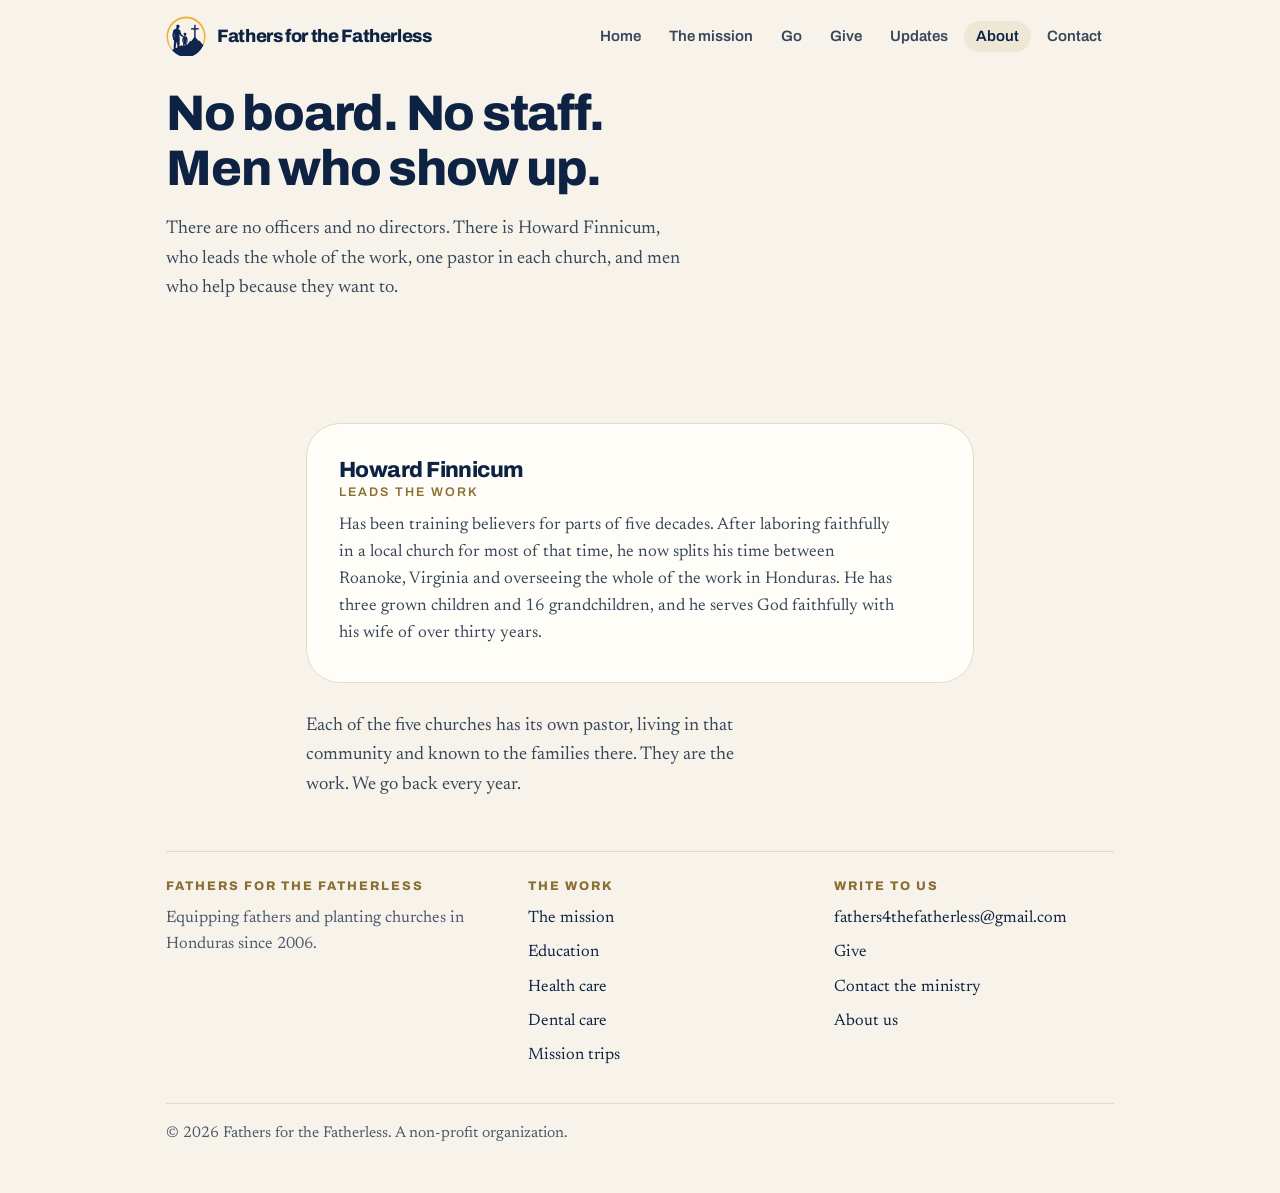
==== commit f72e3ffc: "paloma: simpler pages, kids on the home page, fast media - AVIF/WebP/JPEG at 2 widths for every phot" ====
--- a/about.html
+++ b/about.html
@@ -10,9 +10,9 @@
 <meta property="og:type" content="website">
 <meta property="og:title" content="About | Fathers for the Fatherless">
 <meta property="og:description" content="Who does the work, and why it exists.">
-<meta property="og:image" content="https://fathersforthefatherless.org/images/logo-navy.png">
-<link rel="icon" href="images/mark-navy.png">
-<link rel="preconnect" href="https://fonts.googleapis.com"><link rel="preconnect" href="https://fonts.gstatic.com" crossorigin><link rel="stylesheet" href="https://fonts.googleapis.com/css2?family=Archivo:wght@400;600;700;800&family=Newsreader:ital,opsz,wght@0,6..72,400;0,6..72,500;1,6..72,400&display=swap">
+<meta property="og:image" content="https://fathersforthefatherless.org/images/logo-navy-520.png">
+<link rel="icon" href="images/mark-navy-80.png">
+<link rel="preconnect" href="https://fonts.googleapis.com"><link rel="preconnect" href="https://fonts.gstatic.com" crossorigin><link rel="stylesheet" href="https://fonts.googleapis.com/css2?family=Archivo:wght@600;700;800&family=Newsreader:opsz,wght@6..72,400;6..72,500&display=swap">
 <link rel="stylesheet" href="css/paloma.css">
 </head>
 <body>
@@ -25,7 +25,7 @@
 </defs></svg>
 <div class="w">
   <header class="top">
-    <a class="mk" href="index.html"><img src="images/mark-navy.png" alt="" width="40" height="40">Fathers for the Fatherless</a>
+    <a class="mk" href="index.html"><img src="images/mark-navy-80.png" alt="" width="40" height="40">Fathers for the Fatherless</a>
     <nav aria-label="Main"><a href="index.html">Home</a><a href="mission.html">The mission</a><a href="mission-trips.html">Go</a><a href="give.html">Give</a><a href="updates.html">Updates</a><a href="about.html" aria-current="page">About</a><a href="contact.html">Contact</a></nav>
   </header>
 </div>
@@ -34,20 +34,12 @@
   <h1>No board. No staff. Men who show up.</h1>
   <p class="lede">There are no officers and no directors. There is Howard Finnicum, who leads the whole of the work, one pastor in each church, and men who help because they want to.</p>
 </div></div>
-<section class="sec-tight"><div class="w">
-  <div class="letter">
-    <div class="av"><span>Photo needed:<br>H. Finnicum</span></div>
-    <div><h4>Howard Finnicum</h4><div class="role">Leads the work</div>
-      <p>Has been training believers for parts of five decades. After laboring faithfully in a local church for most of that time, he now splits his time between Roanoke, Virginia and overseeing the whole of the work in Honduras. In recent years he has ministered across the nation of Honduras, searching for pastors and fathers who will rise to the challenge of leading the next generation. He has three grown children and 16 grandchildren, and he serves God faithfully with his wife of over thirty years.</p></div>
+<section class="sec-tight"><div class="w narrow">
+  <div class="letter" style="display:block">
+    <h4>Howard Finnicum</h4><div class="role">Leads the work</div>
+    <p>Has been training believers for parts of five decades. After laboring faithfully in a local church for most of that time, he now splits his time between Roanoke, Virginia and overseeing the whole of the work in Honduras. He has three grown children and 16 grandchildren, and he serves God faithfully with his wife of over thirty years.</p>
   </div>
-  <div class="letter">
-    <div class="av"><span>Photo needed:<br>the five pastors</span></div>
-    <div><h4>One pastor to each church</h4><div class="role">Guaimaca &middot; La Ceiba &middot; Talanga &middot; La Ermita &middot; Danlí</div>
-      <p>Each of the five churches has its own pastor, living in that community and known to the families there. They are the work. <a href="index.html#churches">See where they are.</a></p></div>
-  </div>
-</div></section>
-<section class="sec"><div class="w">
-  <p class="lede" style="max-width:60ch">We go back every year, and we measure the work in generations rather than trips. The teaching is the work, not a wrapper around it.</p>
+  <p class="lede" style="margin-top:28px">Each of the five churches has its own pastor, living in that community and known to the families there. They are the work. We go back every year.</p>
 </div></section>
 </main>
 <div class="w">
--- a/css/paloma.css
+++ b/css/paloma.css
@@ -154,6 +154,9 @@
   display:grid;place-items:center;font:800 17px/1 var(--sans);margin:0 0 12px}
 .step h3{font-size:20px;margin:0 0 6px}
 .step p{margin:0;font-size:16.5px;color:var(--body)}
+/* steps on the navy band: without these, the numbers and text are navy on navy */
+.arc .step .n{background:var(--gold);color:var(--navy)}
+.arc .step p{color:#D3DCE8}
 
 /* ---------- the ask ---------- */
 .ask{margin:48px 0 0;background:var(--gold);color:var(--navy);border-radius:34px;padding:40px 34px;
@@ -224,3 +227,34 @@
 @media(min-width:560px) and (max-width:820px){
   .three,.four,.tiers,.steps,.pgrid{grid-template-columns:repeat(2,1fr)}
 }
+
+/* ---------- real media (6 Oct 2026) ---------- */
+figure{margin:0}
+figcaption{font:600 13px/1.4 var(--sans);letter-spacing:.04em;color:var(--faint);margin:12px 0 0}
+.kids{display:grid;grid-template-columns:repeat(5,1fr);gap:12px;margin:22px 0 0}
+.kids img{width:100%;height:auto;aspect-ratio:16/25;object-fit:cover;object-position:50% 20%;border-radius:18px;background:var(--sand)}
+.kids figcaption{grid-column:1/-1}
+.split{display:grid;grid-template-columns:minmax(0,340px) 1fr;gap:40px;align-items:center}
+.vid video{display:block;width:100%;height:auto;aspect-ratio:9/16;border-radius:26px;background:var(--navy)}
+.wide{margin:22px 0 0}
+.wide img{display:block;width:100%;height:auto;border-radius:26px}
+@media(max-width:820px){
+  .kids{grid-template-columns:repeat(2,1fr);gap:10px}
+  .split{grid-template-columns:1fr;gap:24px}
+  .vid{max-width:340px}
+}
+@media(min-width:560px) and (max-width:820px){.kids{grid-template-columns:repeat(3,1fr)}}
+
+/* ---------- simplified pages (6 Oct, second pass) ---------- */
+picture{display:block}
+.narrow{max-width:720px}
+.kids-row{grid-template-columns:repeat(6,1fr)}
+.kids figcaption a{color:var(--faint)}
+.churches{list-style:none;margin:22px 0 0;padding:0;border-top:1px solid var(--line)}
+.churches li{display:flex;flex-wrap:wrap;justify-content:space-between;gap:4px 16px;padding:14px 0;border-bottom:1px solid var(--line);font-size:17px}
+.churches b{font:800 19px/1.3 var(--sans);color:var(--navy)}
+.churches span{color:var(--body)}
+.plain{margin:6px 0 26px;padding-left:1.1em;color:var(--body);font-size:18px;max-width:62ch}
+.plain li{margin:0 0 10px;padding-left:4px}
+.plain b{color:var(--navy)}
+@media(max-width:820px){.kids-row{grid-template-columns:repeat(3,1fr)}}
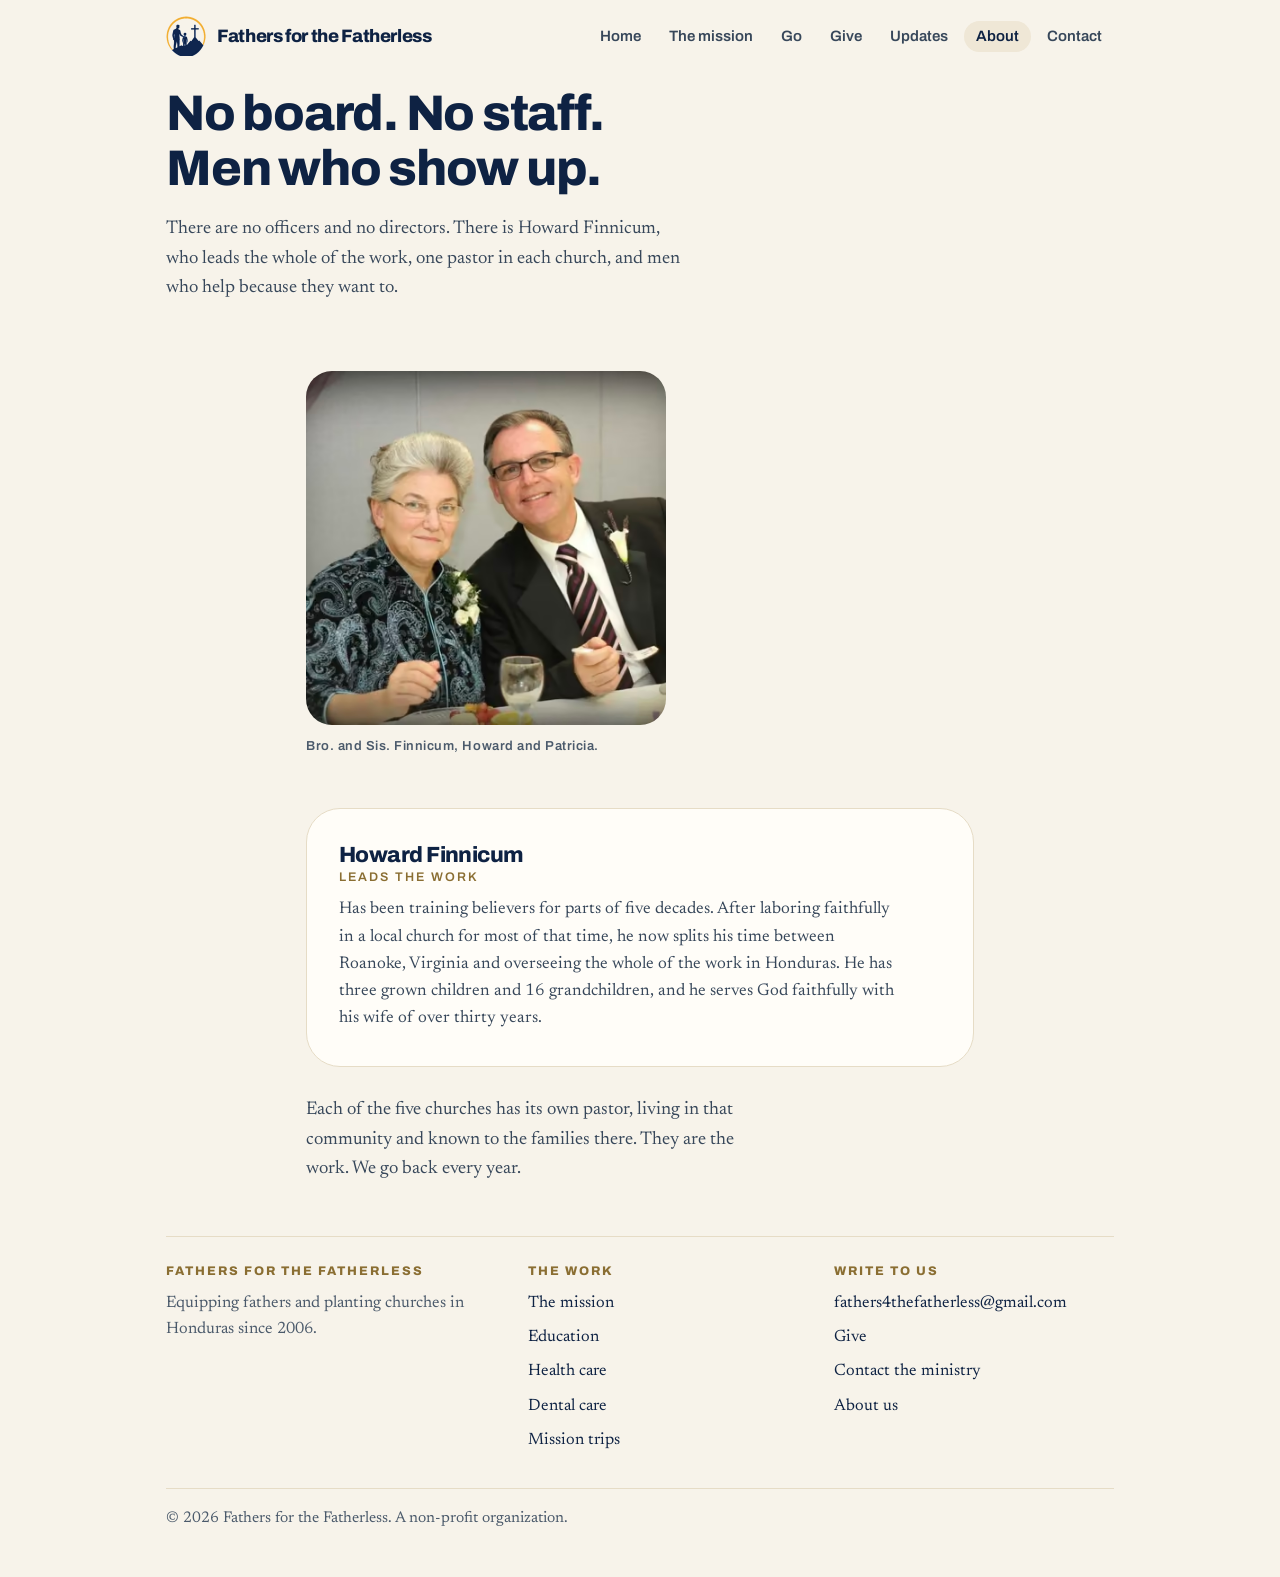
==== commit eb02a131: "paloma: classroom, Talanga, and Bro. and Sis. Finnicum photos Co-Authored-By: Claude Opus 5.5 <norep" ====
--- a/about.html
+++ b/about.html
@@ -35,6 +35,7 @@
   <p class="lede">There are no officers and no directors. There is Howard Finnicum, who leads the whole of the work, one pastor in each church, and men who help because they want to.</p>
 </div></div>
 <section class="sec-tight"><div class="w narrow">
+  <figure class="couple"><picture><source type="image/avif" srcset="images/field/couple-400.avif 400w, images/field/couple-800.avif 800w" sizes="(max-width:820px) 100vw, 360px"><source type="image/webp" srcset="images/field/couple-400.webp 400w, images/field/couple-800.webp 800w" sizes="(max-width:820px) 100vw, 360px"><img src="images/field/couple-400.jpg" srcset="images/field/couple-400.jpg 400w, images/field/couple-800.jpg 800w" sizes="(max-width:820px) 100vw, 360px" alt="Howard and Patricia Finnicum" width="800" height="788" loading="lazy" decoding="async"></picture><figcaption>Bro. and Sis. Finnicum, Howard and Patricia.</figcaption></figure>
   <div class="letter" style="display:block">
     <h4>Howard Finnicum</h4><div class="role">Leads the work</div>
     <p>Has been training believers for parts of five decades. After laboring faithfully in a local church for most of that time, he now splits his time between Roanoke, Virginia and overseeing the whole of the work in Honduras. He has three grown children and 16 grandchildren, and he serves God faithfully with his wife of over thirty years.</p>
--- a/css/paloma.css
+++ b/css/paloma.css
@@ -258,3 +258,7 @@
 .plain li{margin:0 0 10px;padding-left:4px}
 .plain b{color:var(--navy)}
 @media(max-width:820px){.kids-row{grid-template-columns:repeat(3,1fr)}}
+.split-r{grid-template-columns:1fr minmax(0,400px)}
+.tall img,.couple img{display:block;width:100%;height:auto;border-radius:26px}
+.couple{max-width:360px;margin:0 0 8px}
+@media(max-width:820px){.split-r{grid-template-columns:1fr}.tall{max-width:420px}}
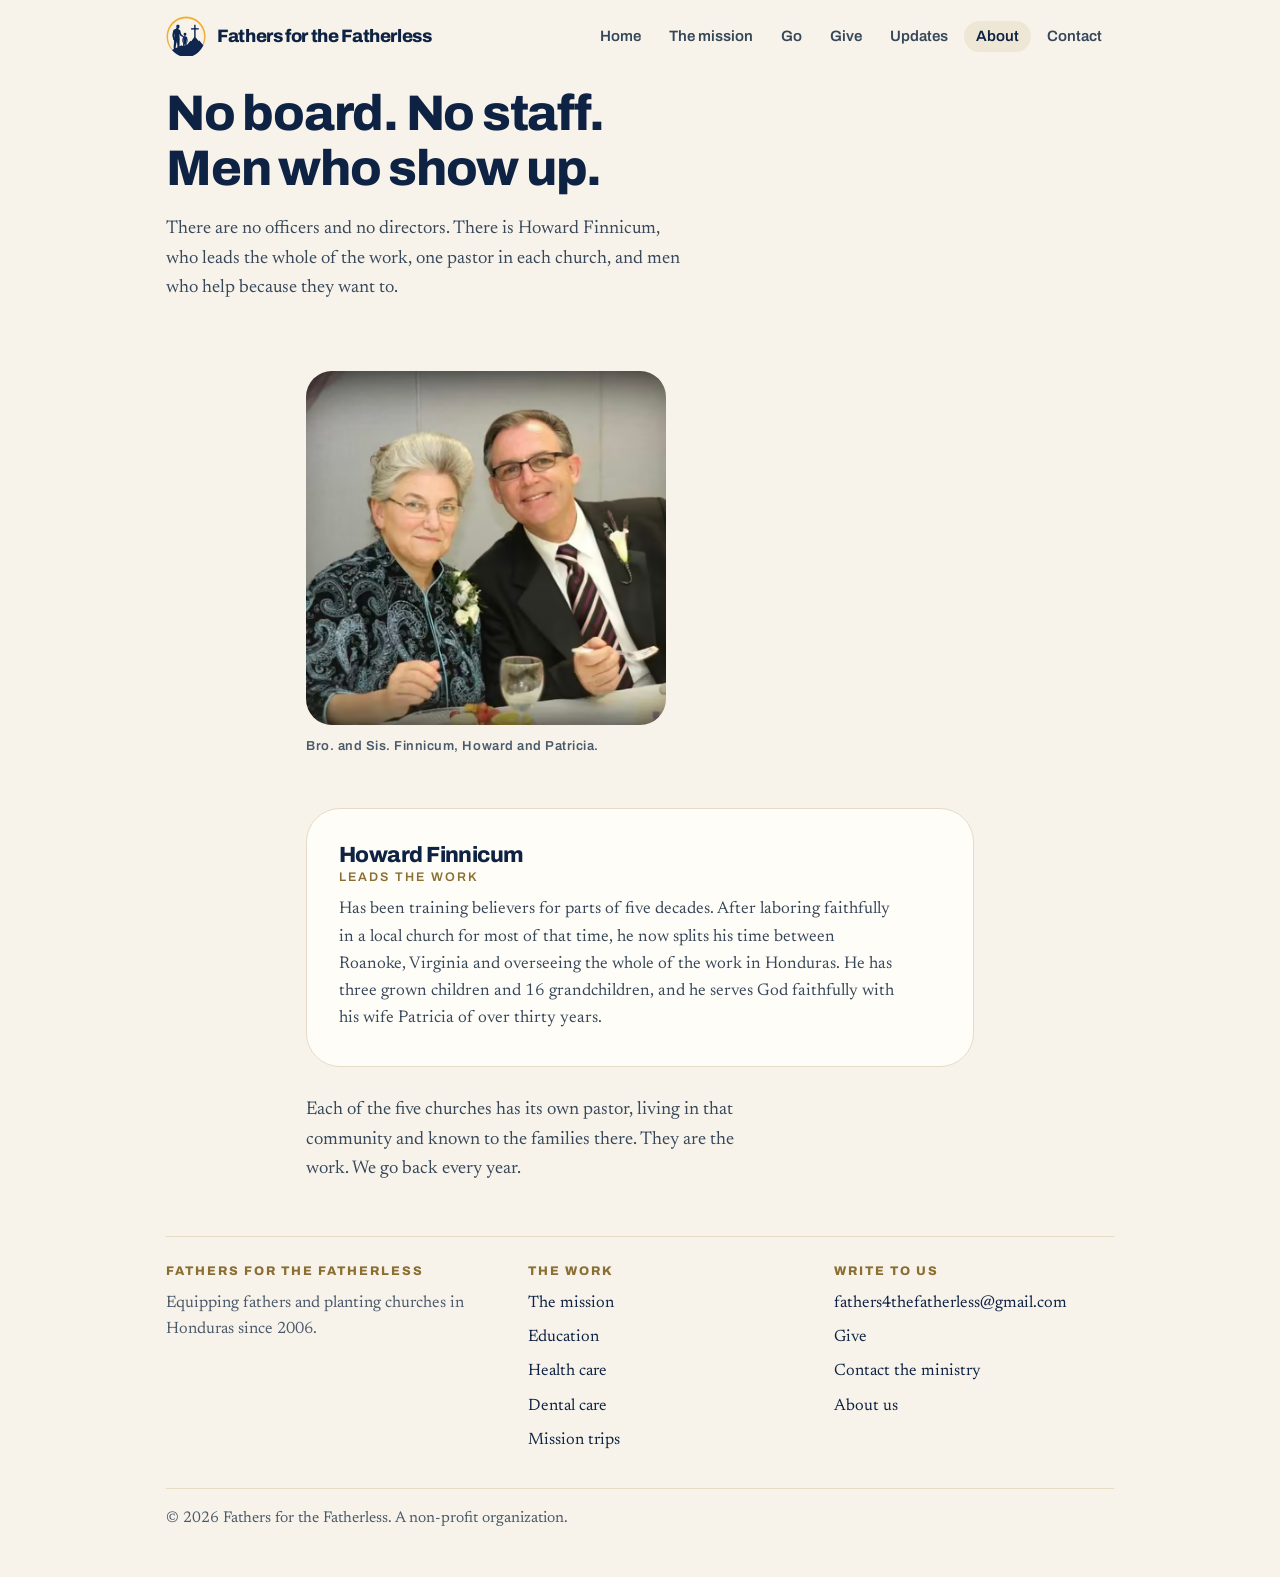
==== commit e135fec3: "logo: crop a stray mark off the bottom; name Patricia in Howard's bio Co-Authored-By: Claude Opus 5." ====
--- a/about.html
+++ b/about.html
@@ -38,7 +38,7 @@
   <figure class="couple"><picture><source type="image/avif" srcset="images/field/couple-400.avif 400w, images/field/couple-800.avif 800w" sizes="(max-width:820px) 100vw, 360px"><source type="image/webp" srcset="images/field/couple-400.webp 400w, images/field/couple-800.webp 800w" sizes="(max-width:820px) 100vw, 360px"><img src="images/field/couple-400.jpg" srcset="images/field/couple-400.jpg 400w, images/field/couple-800.jpg 800w" sizes="(max-width:820px) 100vw, 360px" alt="Howard and Patricia Finnicum" width="800" height="788" loading="lazy" decoding="async"></picture><figcaption>Bro. and Sis. Finnicum, Howard and Patricia.</figcaption></figure>
   <div class="letter" style="display:block">
     <h4>Howard Finnicum</h4><div class="role">Leads the work</div>
-    <p>Has been training believers for parts of five decades. After laboring faithfully in a local church for most of that time, he now splits his time between Roanoke, Virginia and overseeing the whole of the work in Honduras. He has three grown children and 16 grandchildren, and he serves God faithfully with his wife of over thirty years.</p>
+    <p>Has been training believers for parts of five decades. After laboring faithfully in a local church for most of that time, he now splits his time between Roanoke, Virginia and overseeing the whole of the work in Honduras. He has three grown children and 16 grandchildren, and he serves God faithfully with his wife Patricia of over thirty years.</p>
   </div>
   <p class="lede" style="margin-top:28px">Each of the five churches has its own pastor, living in that community and known to the families there. They are the work. We go back every year.</p>
 </div></section>
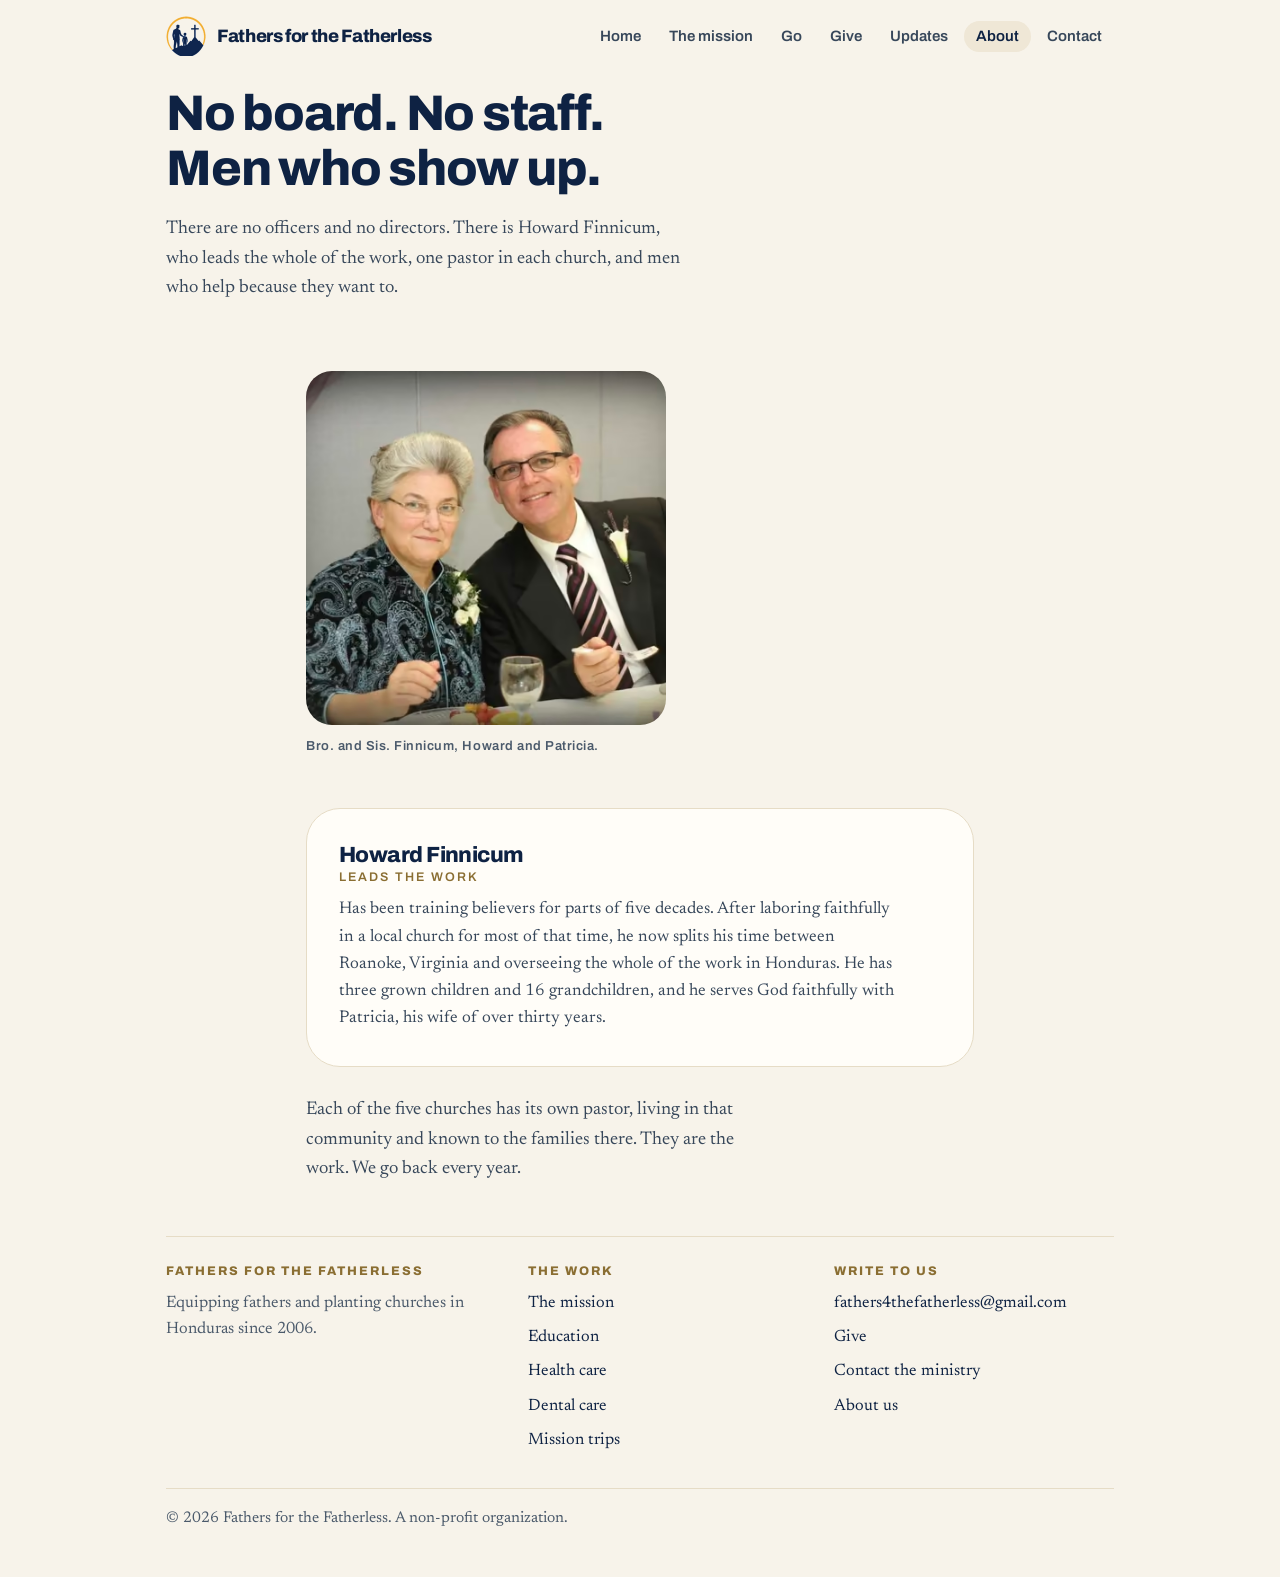
==== commit f4027f71: "about: wording" ====
--- a/about.html
+++ b/about.html
@@ -38,7 +38,7 @@
   <figure class="couple"><picture><source type="image/avif" srcset="images/field/couple-400.avif 400w, images/field/couple-800.avif 800w" sizes="(max-width:820px) 100vw, 360px"><source type="image/webp" srcset="images/field/couple-400.webp 400w, images/field/couple-800.webp 800w" sizes="(max-width:820px) 100vw, 360px"><img src="images/field/couple-400.jpg" srcset="images/field/couple-400.jpg 400w, images/field/couple-800.jpg 800w" sizes="(max-width:820px) 100vw, 360px" alt="Howard and Patricia Finnicum" width="800" height="788" loading="lazy" decoding="async"></picture><figcaption>Bro. and Sis. Finnicum, Howard and Patricia.</figcaption></figure>
   <div class="letter" style="display:block">
     <h4>Howard Finnicum</h4><div class="role">Leads the work</div>
-    <p>Has been training believers for parts of five decades. After laboring faithfully in a local church for most of that time, he now splits his time between Roanoke, Virginia and overseeing the whole of the work in Honduras. He has three grown children and 16 grandchildren, and he serves God faithfully with his wife Patricia of over thirty years.</p>
+    <p>Has been training believers for parts of five decades. After laboring faithfully in a local church for most of that time, he now splits his time between Roanoke, Virginia and overseeing the whole of the work in Honduras. He has three grown children and 16 grandchildren, and he serves God faithfully with Patricia, his wife of over thirty years.</p>
   </div>
   <p class="lede" style="margin-top:28px">Each of the five churches has its own pastor, living in that community and known to the families there. They are the work. We go back every year.</p>
 </div></section>
